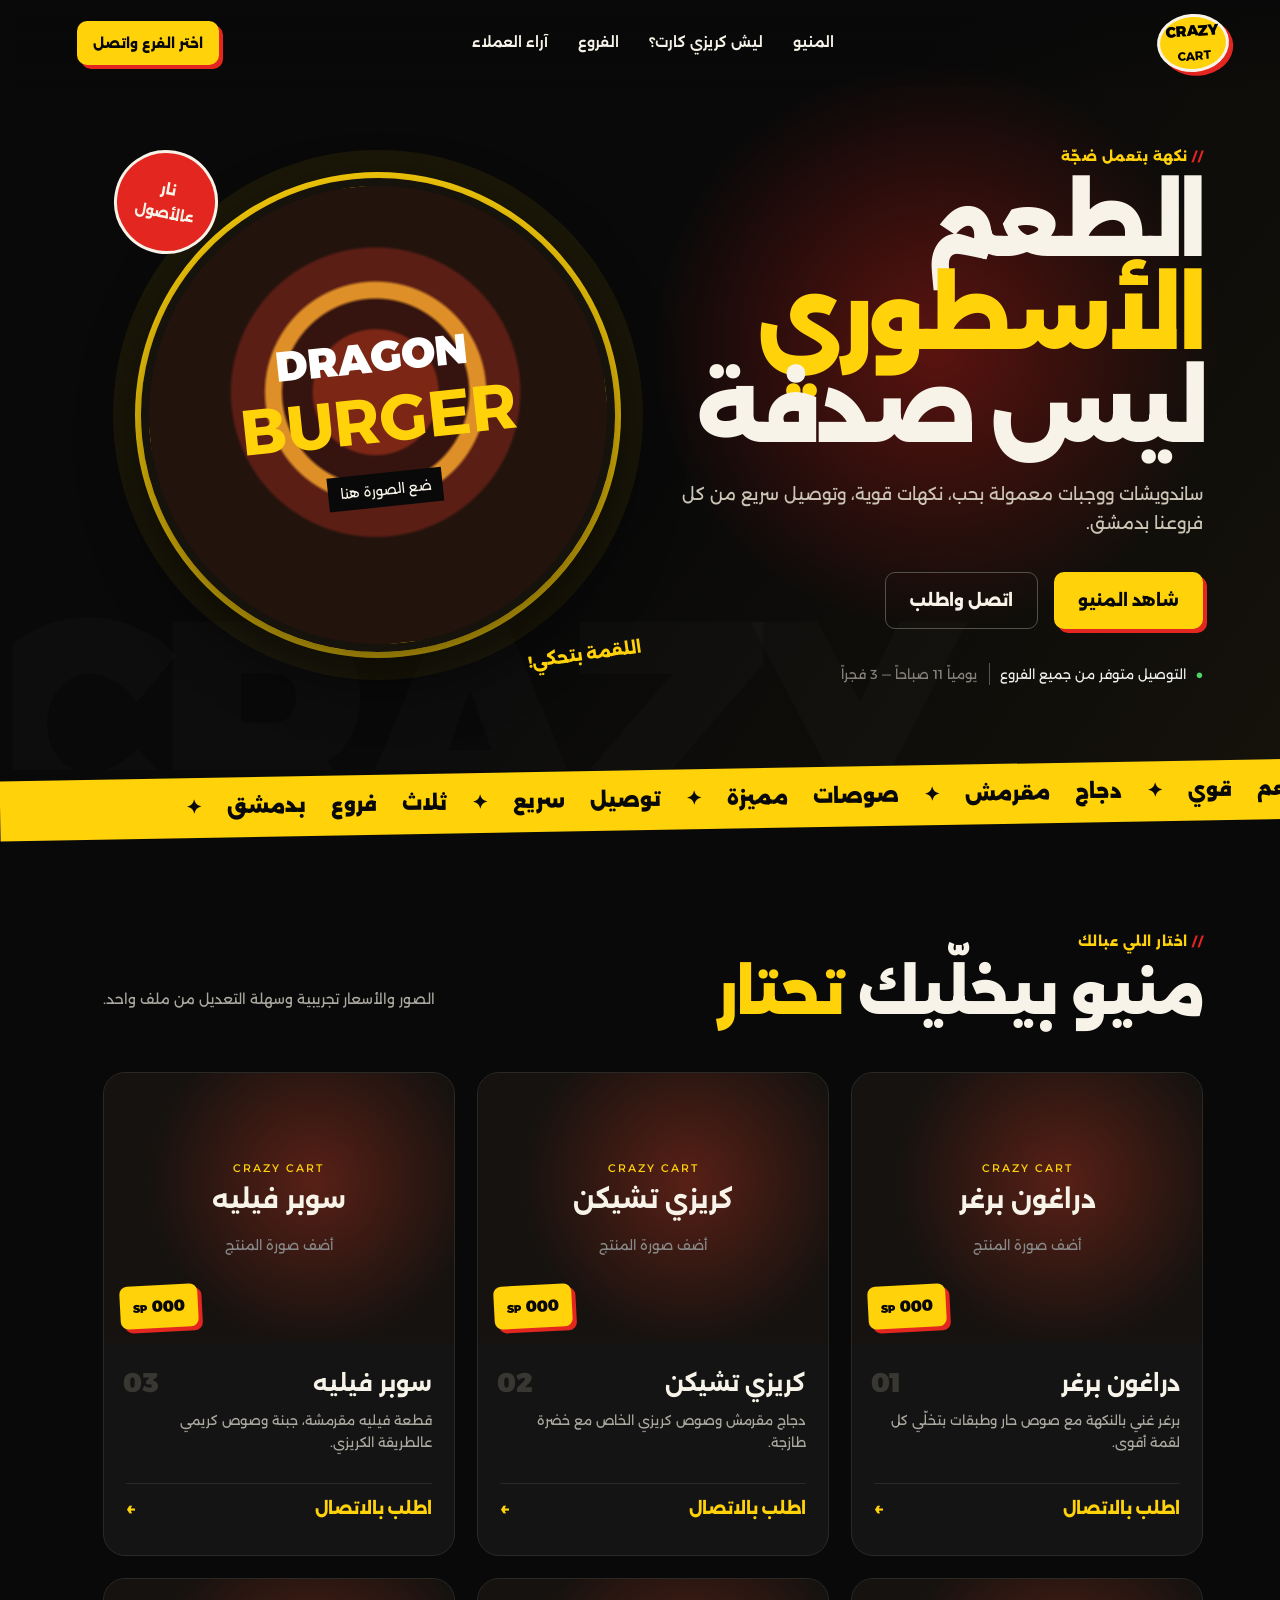
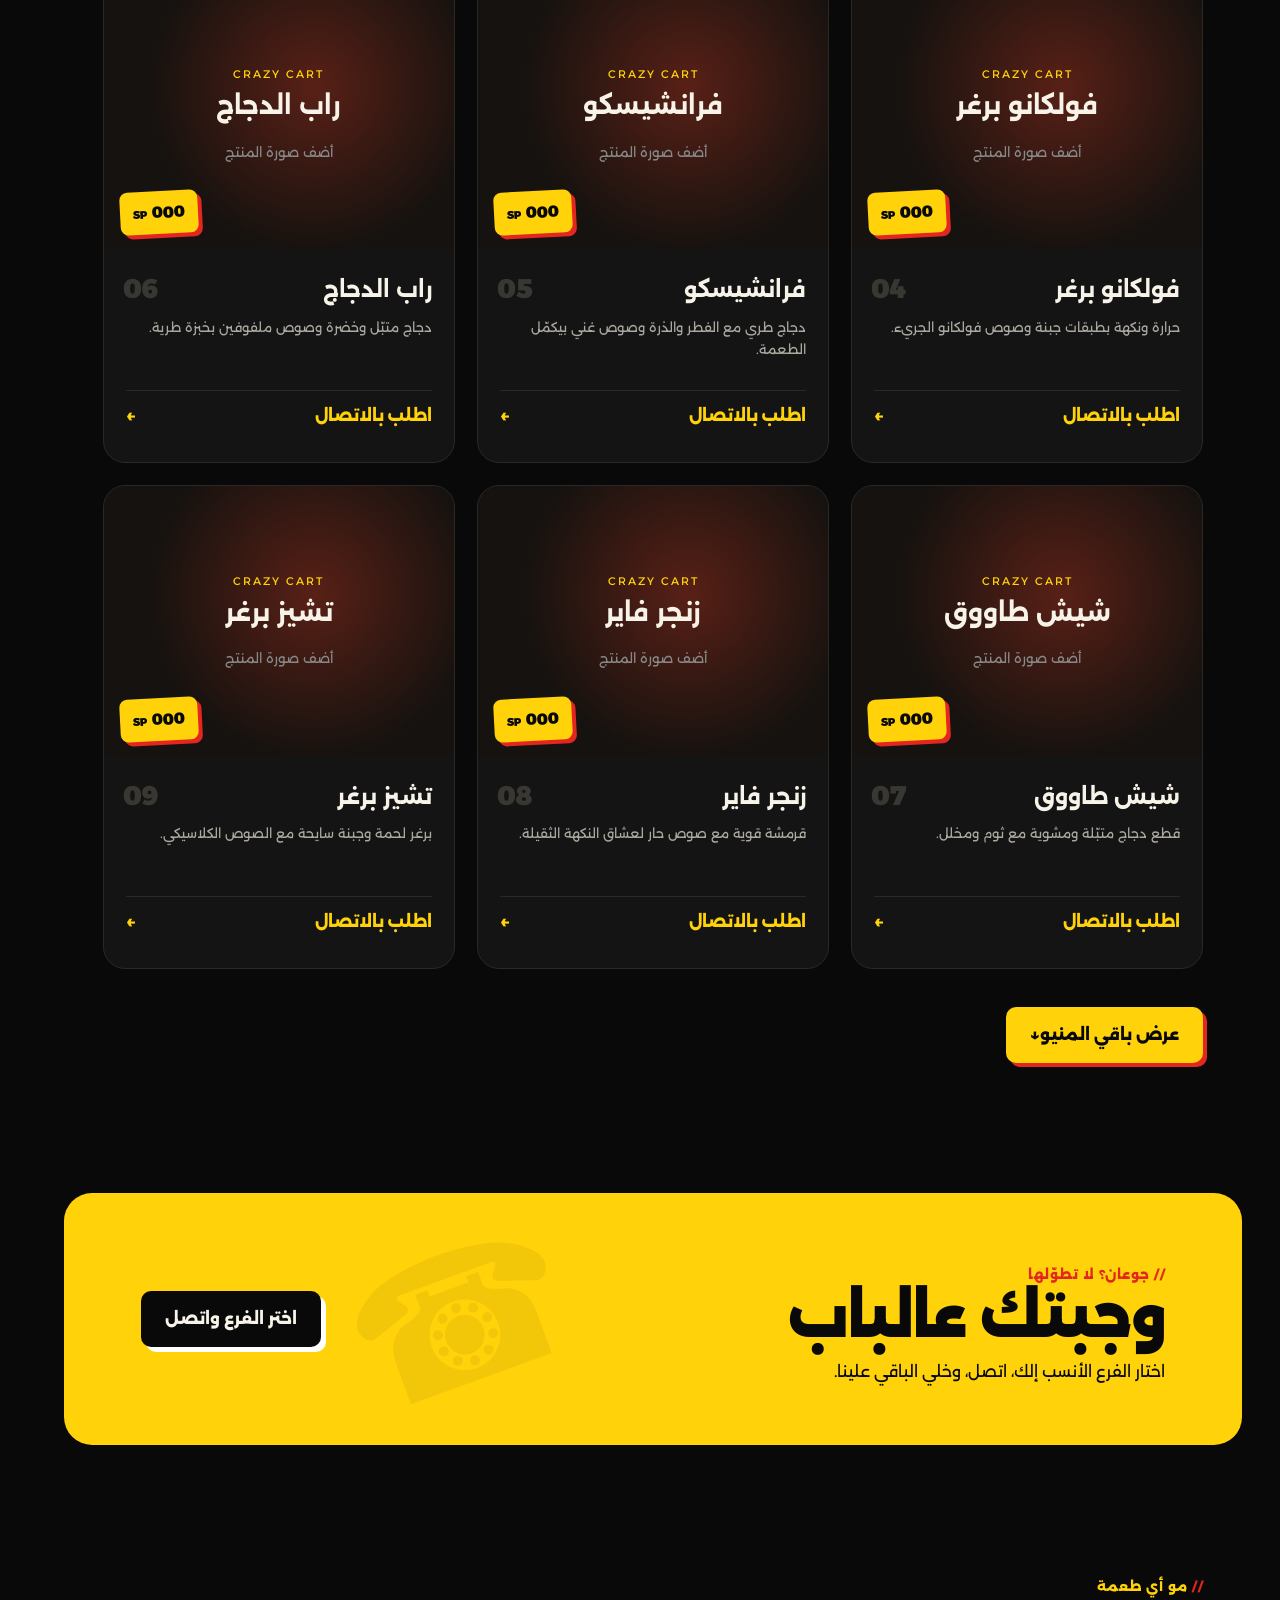
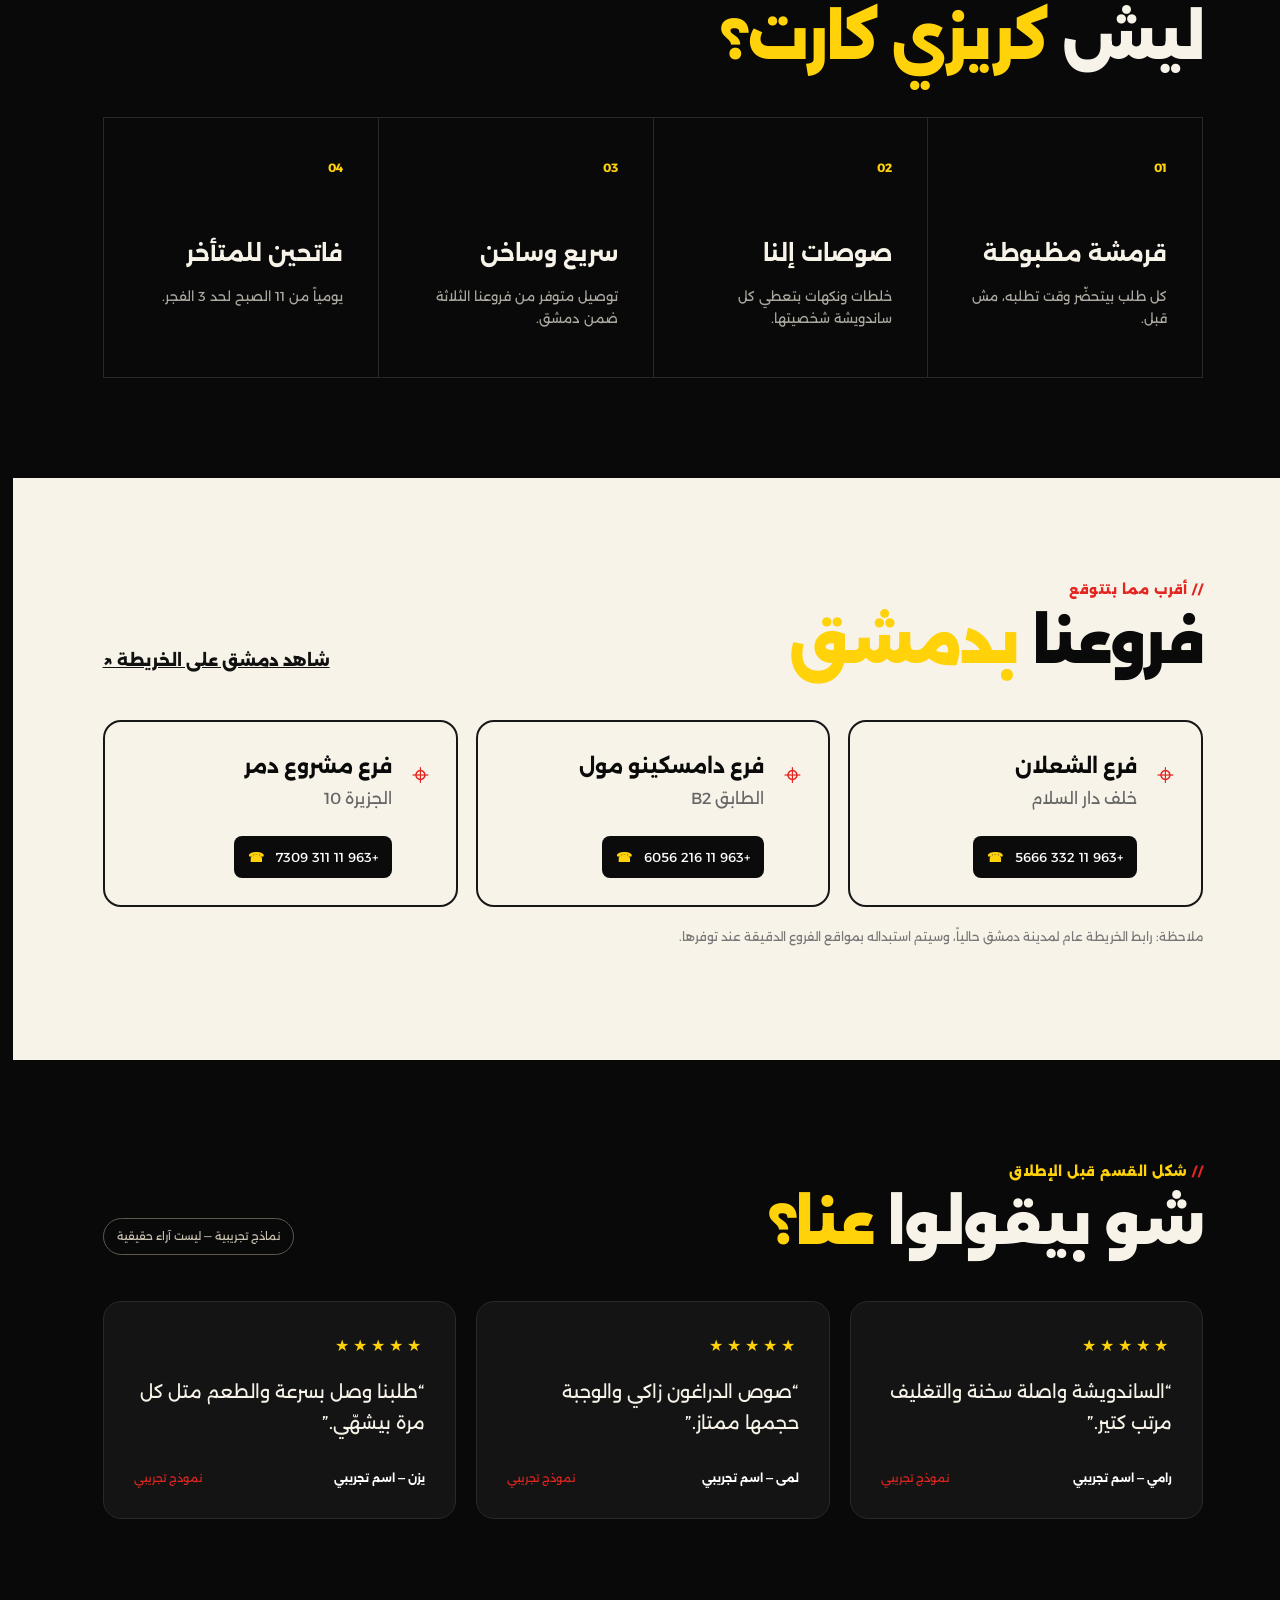
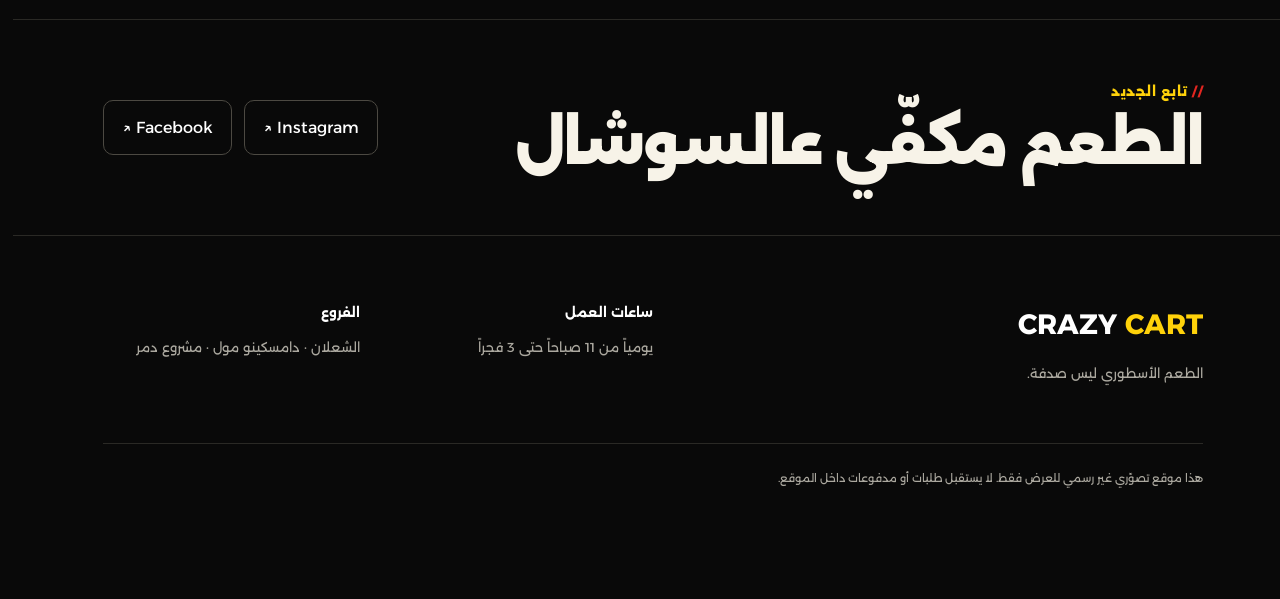
==== index.html @ 4f6d0dd6 "Add files via upload" ====
<!doctype html>
<html lang="ar" dir="rtl">
<head>
  <meta charset="utf-8">
  <meta name="viewport" content="width=device-width,initial-scale=1">
  <title>كريزي كارت | الطعم الأسطوري ليس صدفة</title>
  <meta name="description" content="منيو كريزي كارت، فروع دمشق، والطلب المباشر عبر الاتصال بأقرب فرع.">
  <meta name="theme-color" content="#0b0b0b">
  <meta property="og:title" content="كريزي كارت | الطعم الأسطوري ليس صدفة">
  <meta property="og:description" content="اكتشف المنيو واتصل بأقرب فرع في دمشق.">
  <meta property="og:type" content="website">
  <link rel="preconnect" href="https://fonts.googleapis.com">
  <link rel="preconnect" href="https://fonts.gstatic.com" crossorigin>
  <link href="https://fonts.googleapis.com/css2?family=Alexandria:wght@400;500;600;700;800;900&display=swap" rel="stylesheet">
  <link rel="stylesheet" href="css/style.css">
  <script src="js/content.js" defer></script>
  <script src="js/script.js" defer></script>
</head>
<body>
  <a class="skip-link" href="#main">انتقل إلى المحتوى</a>
  <header class="site-header" id="top">
    <a class="brand" href="#top" aria-label="كريزي كارت - الرئيسية">
      <img src="assets/images/brand/logo.png" alt="شعار كريزي كارت" onerror="this.hidden=true;this.nextElementSibling.hidden=false">
      <span class="brand-fallback" hidden>CRAZY<br><b>CART</b></span>
    </a>
    <button class="menu-toggle" aria-expanded="false" aria-controls="main-nav" aria-label="فتح القائمة">☰</button>
    <nav id="main-nav" aria-label="القائمة الرئيسية">
      <a href="#menu">المنيو</a><a href="#why">ليش كريزي كارت؟</a><a href="#branches">الفروع</a><a href="#reviews">آراء العملاء</a>
    </nav>
    <button class="button small call-trigger">اختر الفرع واتصل</button>
  </header>

  <main id="main">
    <section class="hero" aria-labelledby="hero-title">
      <div class="hero-copy">
        <p class="eyebrow">نكهة بتعمل ضجّة</p>
        <h1 id="hero-title">الطعم <span>الأسطوري</span><br>ليس صدفة</h1>
        <p>ساندويشات ووجبات معمولة بحب، نكهات قوية، وتوصيل سريع من كل فروعنا بدمشق.</p>
        <div class="hero-actions"><a class="button" href="#menu">شاهد المنيو</a><button class="button ghost call-trigger">اتصل واطلب</button></div>
        <div class="delivery-note"><b>●</b> التوصيل متوفر من جميع الفروع <span>يومياً 11 صباحاً — 3 فجراً</span></div>
      </div>
      <div class="hero-visual">
        <div class="burst">نار<br><b>عالأصول</b></div>
        <img src="assets/images/products/dragon-burger.webp" alt="دراغون برغر" fetchpriority="high" onerror="this.hidden=true;this.nextElementSibling.hidden=false">
        <div class="food-placeholder" hidden><span>DRAGON</span><b>BURGER</b><small>ضع الصورة هنا</small></div>
        <div class="scribble">اللقمة بتحكي!</div>
      </div>
    </section>

    <section class="ticker" aria-label="مميزات"><div>طعم قوي ✦ دجاج مقرمش ✦ صوصات مميزة ✦ توصيل سريع ✦ ثلاث فروع بدمشق ✦</div></section>

    <section class="section menu-section" id="menu">
      <header class="section-head"><div><p class="eyebrow">اختار اللي عبالك</p><h2>منيو بيخلّيك <span>تحتار</span></h2></div><p>الصور والأسعار تجريبية وسهلة التعديل من ملف واحد.</p></header>
      <div class="products-grid" id="products-grid"></div>
      <button class="button show-more" id="show-more" aria-expanded="false">عرض باقي المنيو <span>↓</span></button>
    </section>

    <section class="delivery-banner">
      <div><p class="eyebrow">جوعان؟ لا تطوّلها</p><h2>وجبتك عالباب</h2><p>اختار الفرع الأنسب إلك، اتصل، وخلي الباقي علينا.</p></div>
      <button class="button dark call-trigger">اختر الفرع واتصل</button>
    </section>

    <section class="section why" id="why">
      <header class="section-head"><div><p class="eyebrow">مو أي طعمة</p><h2>ليش <span>كريزي كارت؟</span></h2></div></header>
      <div class="feature-grid">
        <article><b>01</b><h3>قرمشة مظبوطة</h3><p>كل طلب بيتحضّر وقت تطلبه، مش قبل.</p></article>
        <article><b>02</b><h3>صوصات إلنا</h3><p>خلطات ونكهات بتعطي كل ساندويشة شخصيتها.</p></article>
        <article><b>03</b><h3>سريع وساخن</h3><p>توصيل متوفر من فروعنا الثلاثة ضمن دمشق.</p></article>
        <article><b>04</b><h3>فاتحين للمتأخر</h3><p>يومياً من 11 الصبح لحد 3 الفجر.</p></article>
      </div>
    </section>

    <section class="section branches" id="branches">
      <header class="section-head light"><div><p class="eyebrow">أقرب مما بتتوقع</p><h2>فروعنا <span>بدمشق</span></h2></div><a class="text-link" href="https://maps.google.com/?q=Damascus%2C+Syria" target="_blank" rel="noopener">شاهد دمشق على الخريطة ↗</a></header>
      <div class="branch-grid" id="branch-grid"></div>
      <p class="map-note">ملاحظة: رابط الخريطة عام لمدينة دمشق حالياً، وسيتم استبداله بمواقع الفروع الدقيقة عند توفرها.</p>
    </section>

    <section class="section reviews" id="reviews">
      <header class="section-head"><div><p class="eyebrow">شكل القسم قبل الإطلاق</p><h2>شو بيقولوا <span>عنا؟</span></h2></div><span class="demo-label">نماذج تجريبية — ليست آراء حقيقية</span></header>
      <div class="review-grid">
        <article><div class="stars">★★★★★</div><p>“الساندويشة واصلة سخنة والتغليف مرتب كتير.”</p><footer><b>رامي — اسم تجريبي</b><span>نموذج تجريبي</span></footer></article>
        <article><div class="stars">★★★★★</div><p>“صوص الدراغون زاكي والوجبة حجمها ممتاز.”</p><footer><b>لمى — اسم تجريبي</b><span>نموذج تجريبي</span></footer></article>
        <article><div class="stars">★★★★★</div><p>“طلبنا وصل بسرعة والطعم متل كل مرة بيشهّي.”</p><footer><b>يزن — اسم تجريبي</b><span>نموذج تجريبي</span></footer></article>
      </div>
    </section>

    <section class="social-section">
      <div><p class="eyebrow">تابع الجديد</p><h2>الطعم مكفّي عالسوشال</h2></div>
      <div class="social-links"><a href="https://www.instagram.com/crazy_cart963/" target="_blank" rel="noopener">Instagram ↗</a><a href="https://www.facebook.com/craz.cart/" target="_blank" rel="noopener">Facebook ↗</a></div>
    </section>
  </main>

  <footer class="footer"><div class="footer-brand"><strong>CRAZY <span>CART</span></strong><p>الطعم الأسطوري ليس صدفة.</p></div><div><b>ساعات العمل</b><p>يومياً من 11 صباحاً حتى 3 فجراً</p></div><div><b>الفروع</b><p>الشعلان · دامسكينو مول · مشروع دمر</p></div><p class="disclaimer">هذا موقع تصوّري غير رسمي للعرض فقط. لا يستقبل طلبات أو مدفوعات داخل الموقع.</p></footer>

  <button class="mobile-call call-trigger">☎ اتصل واطلب</button>
  <div class="modal" id="call-modal" role="dialog" aria-modal="true" aria-labelledby="modal-title" hidden>
    <div class="modal-backdrop" data-close></div>
    <div class="modal-panel"><button class="modal-close" data-close aria-label="إغلاق">×</button><p class="eyebrow">اختار الأقرب إلك</p><h2 id="modal-title">من أي فرع بدك تطلب؟</h2><div id="modal-branches"></div><p class="modal-note">سيبدأ الاتصال مباشرة بعد الضغط على رقم الفرع.</p></div>
  </div>
</body>
</html>
---- css/style.css ----
:root{--black:#090909;--panel:#141414;--yellow:#ffd20a;--red:#e32620;--white:#f7f3e8;--muted:#aba89f;--line:#2a2925;--radius:22px}*{box-sizing:border-box}html{scroll-behavior:smooth;scroll-padding-top:90px}body{margin:0;background:var(--black);color:var(--white);font-family:"Alexandria",Arial,sans-serif;line-height:1.7;overflow-x:hidden}button,a{font:inherit}button{cursor:pointer}.skip-link{position:fixed;top:-100px;right:20px;background:var(--yellow);color:#000;padding:10px 18px;z-index:999}.skip-link:focus{top:12px}.site-header{height:86px;padding:0 clamp(22px,5vw,78px);display:grid;grid-template-columns:180px 1fr 180px;align-items:center;gap:24px;position:fixed;inset:0 0 auto;z-index:100;background:linear-gradient(#090909e8,#09090900);transition:.25s}.site-header.scrolled{height:72px;background:#090909f5;border-bottom:1px solid var(--line);backdrop-filter:blur(12px)}.brand{text-decoration:none;color:#000;justify-self:start;display:flex;align-items:center}.brand img{width:92px;height:68px;object-fit:contain}.brand-fallback{display:grid;place-items:center;background:var(--yellow);width:72px;height:58px;border-radius:50%;font-weight:900;font-size:15px;line-height:.9;text-align:center;transform:rotate(-4deg);border:3px solid var(--white);box-shadow:4px 4px 0 var(--red)}.brand-fallback b{font-size:12px}.site-header nav{display:flex;justify-content:center;gap:30px}.site-header nav a{color:var(--white);text-decoration:none;font-size:14px;font-weight:600}.site-header nav a:hover{color:var(--yellow)}.button{border:0;background:var(--yellow);color:#080808;text-decoration:none;padding:14px 24px;border-radius:10px;font-weight:800;display:inline-flex;align-items:center;justify-content:center;box-shadow:4px 4px 0 var(--red);transition:.2s}.button:hover{transform:translate(-2px,-2px);box-shadow:7px 7px 0 var(--red)}.button.small{font-size:13px;padding:11px 16px;justify-self:end}.button.ghost{background:transparent;color:var(--white);border:1px solid #54514a;box-shadow:none}.button.dark{background:#090909;color:var(--white);box-shadow:5px 5px 0 #fff}.menu-toggle{display:none;background:none;border:0;color:#fff;font-size:26px}.hero{min-height:760px;display:grid;grid-template-columns:1fr 1fr;align-items:center;padding:130px clamp(24px,7vw,110px) 70px;position:relative;overflow:hidden;background:radial-gradient(circle at 72% 45%,#5b130f 0,transparent 28%),linear-gradient(125deg,#090909 52%,#15120b)}.hero:before{content:"CRAZY";position:absolute;left:-40px;bottom:-100px;font-size:23vw;line-height:1;font-weight:900;color:#ffffff04;letter-spacing:-18px}.hero-copy{position:relative;z-index:2;max-width:670px}.eyebrow{color:var(--yellow);font-weight:800;font-size:13px;letter-spacing:.5px;margin:0 0 10px}.eyebrow:before{content:"// ";color:var(--red)}h1{font-size:clamp(52px,7vw,104px);line-height:1.04;margin:0 0 24px;letter-spacing:-5px;font-weight:900}h1 span,h2 span{color:var(--yellow)}.hero-copy>p:not(.eyebrow){max-width:590px;color:#ccc5b6;font-size:17px}.hero-actions{display:flex;gap:16px;margin:34px 0}.delivery-note{display:flex;gap:10px;align-items:center;color:#eee;font-size:13px}.delivery-note b{color:#4fd365}.delivery-note span{color:#85827b;border-right:1px solid #555;padding-right:12px}.hero-visual{height:570px;position:relative;display:grid;place-items:center}.hero-visual:before{content:"";width:min(38vw,520px);aspect-ratio:1;border-radius:50%;background:var(--yellow);position:absolute;box-shadow:0 0 0 22px #ffd20a12}.hero-visual img{max-width:120%;max-height:620px;position:relative;z-index:2;object-fit:contain;filter:drop-shadow(0 30px 25px #000)}.food-placeholder{position:relative;z-index:2;width:min(37vw,500px);aspect-ratio:1;border-radius:50%;background:radial-gradient(circle at 50% 45%,#7c2716 0 18%,#35130e 19% 27%,#de8f28 28% 32%,#5b1e14 33% 42%,#23130d 43% 100%);display:flex;flex-direction:column;justify-content:center;align-items:center;transform:rotate(-6deg);border:8px solid #16120c;box-shadow:0 25px 60px #0009}.food-placeholder span{font-size:42px;font-weight:900;color:#fff}.food-placeholder b{font-size:64px;line-height:.8;color:var(--yellow)}.food-placeholder small{margin-top:28px;background:#090909;padding:6px 12px}.burst{position:absolute;z-index:3;top:20px;left:2%;background:var(--red);border-radius:50%;width:104px;height:104px;display:grid;place-content:center;text-align:center;font-size:14px;font-weight:800;transform:rotate(10deg);border:3px solid var(--white)}.scribble{position:absolute;z-index:4;bottom:32px;right:2%;font-weight:800;transform:rotate(-8deg);color:var(--yellow)}.ticker{background:var(--yellow);color:#090909;overflow:hidden;white-space:nowrap;padding:14px 0;font-weight:900;font-size:19px;transform:rotate(-1deg);width:102%;margin-right:-1%;position:relative;z-index:3}.ticker div{word-spacing:20px}.section{padding:100px clamp(24px,7vw,110px)}.section-head{display:flex;align-items:end;justify-content:space-between;gap:30px;margin-bottom:46px}.section-head h2,.delivery-banner h2,.social-section h2{font-size:clamp(34px,4.5vw,65px);line-height:1.1;margin:0;font-weight:900;letter-spacing:-2px}.section-head>p{max-width:400px;color:var(--muted);font-size:14px}.products-grid{display:grid;grid-template-columns:repeat(3,1fr);gap:22px}.product-card{background:var(--panel);border:1px solid var(--line);border-radius:var(--radius);overflow:hidden;transition:.25s}.product-card:hover{transform:translateY(-6px);border-color:#565249}.product-image{height:270px;position:relative;background:#201d17;overflow:hidden}.product-image img{width:100%;height:100%;object-fit:cover;transition:.4s}.product-card:hover img{transform:scale(1.04)}.price{position:absolute;left:16px;bottom:15px;background:var(--yellow);color:#090909;font-weight:900;padding:8px 13px;border-radius:8px;box-shadow:4px 4px 0 var(--red);transform:rotate(-3deg)}.price small{font-size:11px}.product-copy{padding:22px;position:relative}.product-no{position:absolute;left:19px;top:17px;color:#393731;font-weight:900;font-size:27px}.product-copy h3{font-size:22px;margin:0 0 7px}.product-copy p{height:52px;color:var(--muted);font-size:13px;margin:0 0 22px}.order-button{width:100%;padding:11px 0;background:transparent;border:0;border-top:1px solid var(--line);color:var(--yellow);font-weight:800;text-align:right;display:flex;justify-content:space-between}.fallback-wrap,.product-fallback{height:100%}.product-fallback{background:radial-gradient(circle at 60% 40%,#582016,#16120f 62%);display:flex;flex-direction:column;align-items:center;justify-content:center;text-align:center;padding:20px}.product-fallback span{font-size:11px;color:var(--yellow);letter-spacing:2px}.product-fallback b{font-size:25px}.product-fallback small{margin-top:14px;color:#888}.extra-product{display:none}.menu-expanded .extra-product{display:block}.show-more{margin:38px auto 0}.delivery-banner{margin:30px clamp(24px,4vw,60px);padding:60px clamp(28px,6vw,90px);background:var(--yellow);color:#090909;border-radius:28px;display:flex;align-items:center;justify-content:space-between;position:relative;overflow:hidden}.delivery-banner:after{content:"☎";position:absolute;left:24%;font-size:180px;color:#0000000d;transform:rotate(-20deg)}.delivery-banner .eyebrow{color:var(--red)}.delivery-banner p{margin:10px 0 0}.feature-grid{display:grid;grid-template-columns:repeat(4,1fr);gap:1px;background:var(--line);border:1px solid var(--line)}.feature-grid article{padding:35px;background:var(--black);min-height:250px}.feature-grid b{color:var(--yellow);font-size:12px}.feature-grid h3{font-size:22px;margin:55px 0 8px}.feature-grid p{color:var(--muted);font-size:13px}.branches{background:var(--white);color:#0a0a0a}.section-head.light .eyebrow{color:var(--red)}.text-link{color:#111;font-weight:800}.branch-grid{display:grid;grid-template-columns:repeat(3,1fr);gap:18px}.branch-card{border:2px solid #171717;border-radius:18px;padding:27px;display:flex;gap:20px;align-items:start}.branch-pin{font-size:30px;color:var(--red)}.branch-card h3{font-size:20px;margin:0}.branch-card p{color:#666;margin:2px 0 24px}.branch-card a{background:#0b0b0b;color:#fff;text-decoration:none;padding:10px 14px;border-radius:8px;font-size:13px;display:inline-flex;gap:12px}.branch-card a b{color:var(--yellow)}.map-note{font-size:12px;color:#777;margin-top:20px}.demo-label{border:1px solid #5e584d;color:#ccc4b3;border-radius:30px;padding:8px 13px;font-size:11px}.review-grid{display:grid;grid-template-columns:repeat(3,1fr);gap:20px}.review-grid article{background:var(--panel);padding:30px;border-radius:18px;border:1px solid var(--line)}.stars{color:var(--yellow);letter-spacing:4px}.review-grid article>p{font-size:18px;min-height:74px}.review-grid footer{display:flex;justify-content:space-between;gap:10px;color:#999;font-size:11px}.review-grid footer b{color:#fff}.review-grid footer span{color:var(--red)}.social-section{padding:60px clamp(24px,7vw,110px);border-block:1px solid var(--line);display:flex;justify-content:space-between;align-items:center}.social-links{display:flex;gap:12px}.social-links a{color:#fff;text-decoration:none;border:1px solid #4c4942;padding:13px 18px;border-radius:10px}.footer{padding:65px clamp(24px,7vw,110px) 100px;display:grid;grid-template-columns:2fr 1fr 1fr;gap:35px;color:var(--muted);font-size:13px}.footer b{color:#fff}.footer-brand strong{font-size:28px;color:#fff}.footer-brand strong span{color:var(--yellow)}.disclaimer{grid-column:1/-1;border-top:1px solid var(--line);padding-top:25px;font-size:11px}.mobile-call{display:none}.modal[hidden]{display:none}.modal{position:fixed;inset:0;z-index:500;display:grid;place-items:center;padding:20px}.modal-backdrop{position:absolute;inset:0;background:#000d;backdrop-filter:blur(8px)}.modal-panel{position:relative;z-index:2;background:#171717;width:min(520px,100%);padding:36px;border-radius:24px;border:1px solid #3b3934;box-shadow:0 30px 90px #000}.modal-panel h2{font-size:30px;margin:0 0 24px}.modal-close{position:absolute;left:18px;top:14px;border:0;background:none;color:#fff;font-size:30px}.modal-panel .branch-card{border-color:#3e3b35;padding:16px;margin-bottom:10px}.modal-panel .branch-card p{color:#999;margin:0}.modal-panel .branch-card a{margin-right:auto;background:var(--yellow);color:#000}.modal-note{color:#777;font-size:11px}.modal-open{overflow:hidden}
@media(max-width:950px){.site-header{grid-template-columns:1fr auto}.site-header nav{display:none;position:absolute;top:74px;right:20px;left:20px;background:#171717;border:1px solid var(--line);border-radius:14px;padding:18px;flex-direction:column}.site-header nav.open{display:flex}.site-header>.button{display:none}.menu-toggle{display:block;justify-self:end}.hero{grid-template-columns:1fr;padding-top:125px;text-align:center}.hero-copy{margin:auto}.hero-actions,.delivery-note{justify-content:center}.hero-visual{height:460px}.food-placeholder{width:min(75vw,440px)}.products-grid{grid-template-columns:repeat(2,1fr)}.feature-grid{grid-template-columns:repeat(2,1fr)}.branch-grid,.review-grid{grid-template-columns:1fr}.section-head{align-items:start;flex-direction:column}.footer{grid-template-columns:1fr 1fr}.footer-brand{grid-column:1/-1}}
@media(max-width:620px){body{padding-bottom:66px}.site-header{height:70px;padding:0 18px}.brand img{width:72px}.hero{padding:110px 20px 40px;min-height:auto}.hero h1{font-size:48px;letter-spacing:-3px}.hero-copy>p:not(.eyebrow){font-size:14px}.hero-actions{flex-direction:column}.delivery-note{flex-wrap:wrap}.delivery-note span{width:100%;border:0}.hero-visual{height:360px}.food-placeholder{width:310px}.food-placeholder span{font-size:28px}.food-placeholder b{font-size:45px}.burst{width:80px;height:80px;top:5px}.scribble{bottom:10px}.section{padding:70px 18px}.section-head h2,.delivery-banner h2,.social-section h2{font-size:36px}.products-grid{grid-template-columns:1fr}.product-image{height:300px}.delivery-banner{margin:10px 12px;padding:36px 24px;align-items:stretch;flex-direction:column;gap:24px}.feature-grid{grid-template-columns:1fr}.feature-grid article{min-height:190px}.feature-grid h3{margin-top:28px}.social-section{align-items:flex-start;flex-direction:column;gap:24px}.social-links{width:100%}.social-links a{flex:1;text-align:center}.footer{grid-template-columns:1fr;padding:50px 20px 40px}.footer-brand{grid-column:auto}.mobile-call{display:block;position:fixed;z-index:90;bottom:10px;right:12px;left:12px;border:0;border-radius:12px;background:var(--yellow);color:#090909;padding:13px;font-weight:900;box-shadow:0 8px 30px #000}.modal-panel{padding:30px 18px}.modal-panel .branch-card{align-items:center}.modal-panel .branch-card a{white-space:nowrap}.demo-label{line-height:1.4}.ticker{font-size:15px}}
@media(prefers-reduced-motion:reduce){*{scroll-behavior:auto!important;transition:none!important}}
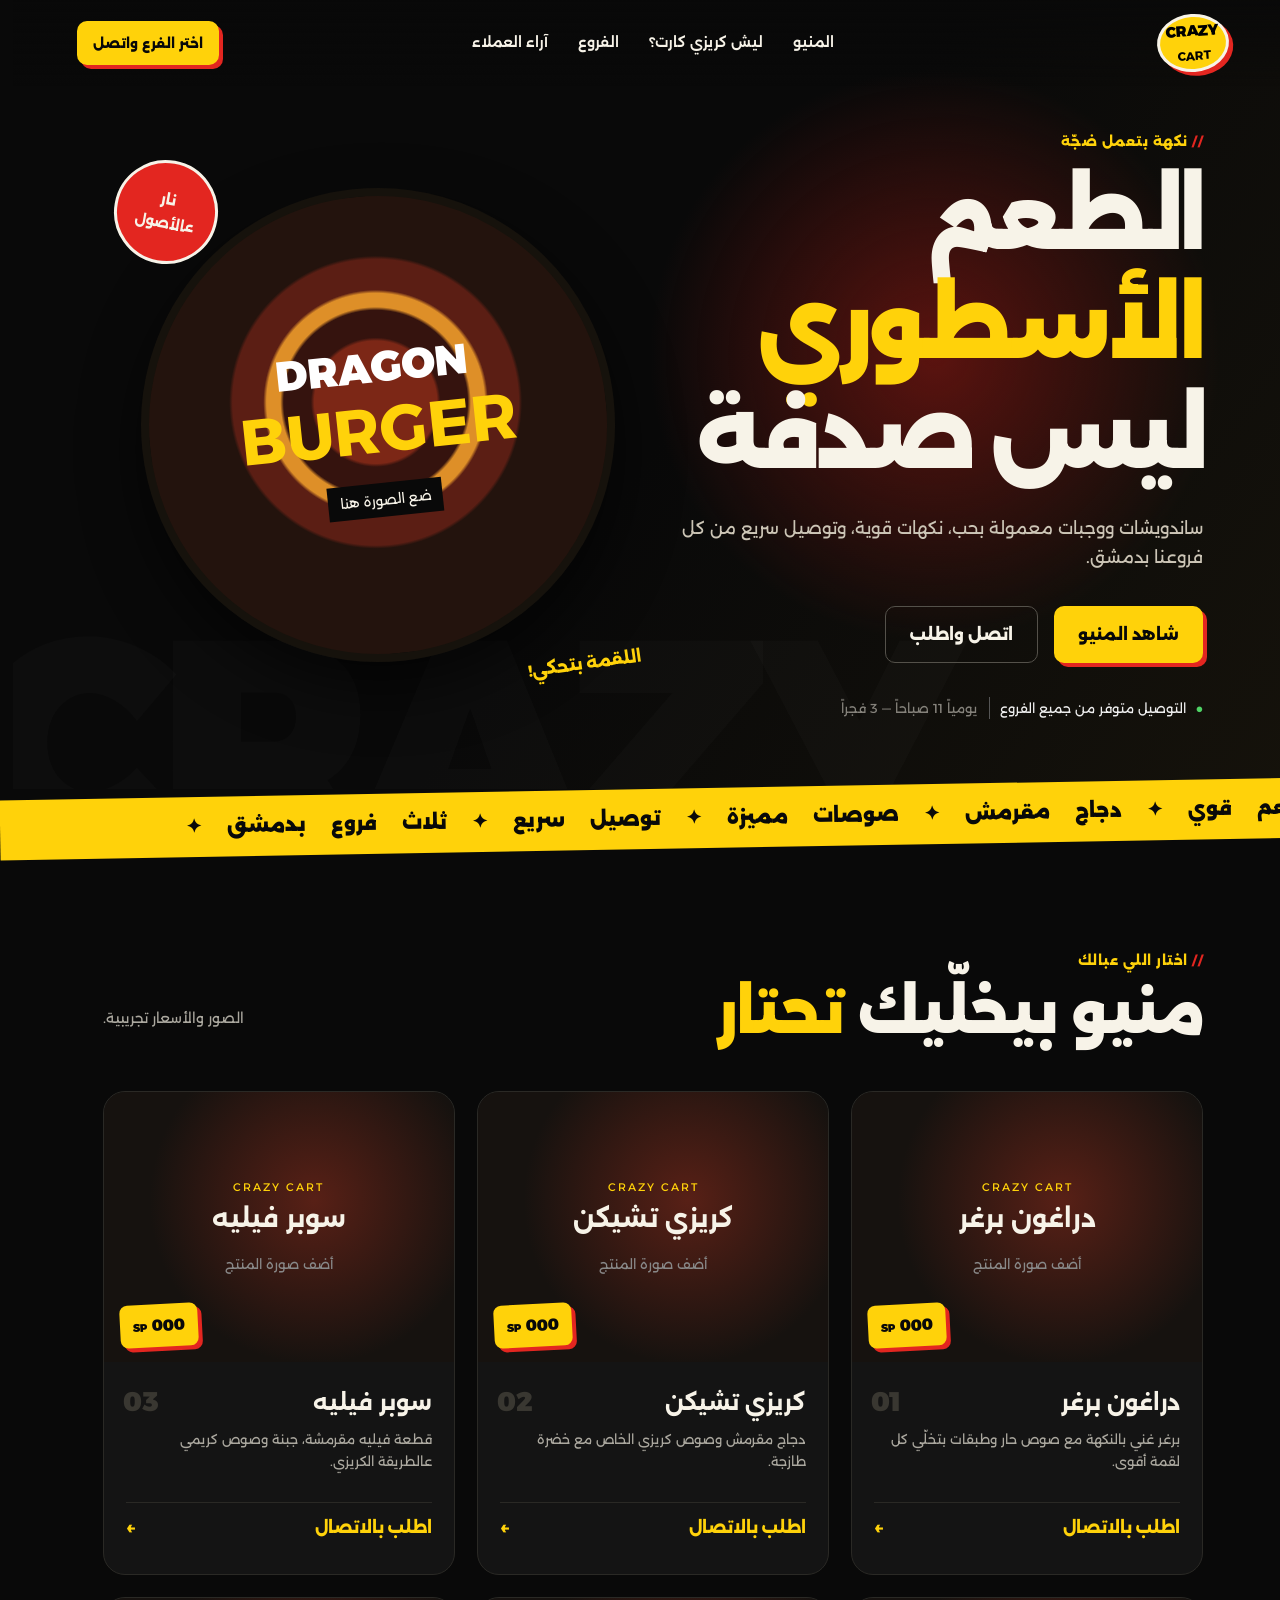
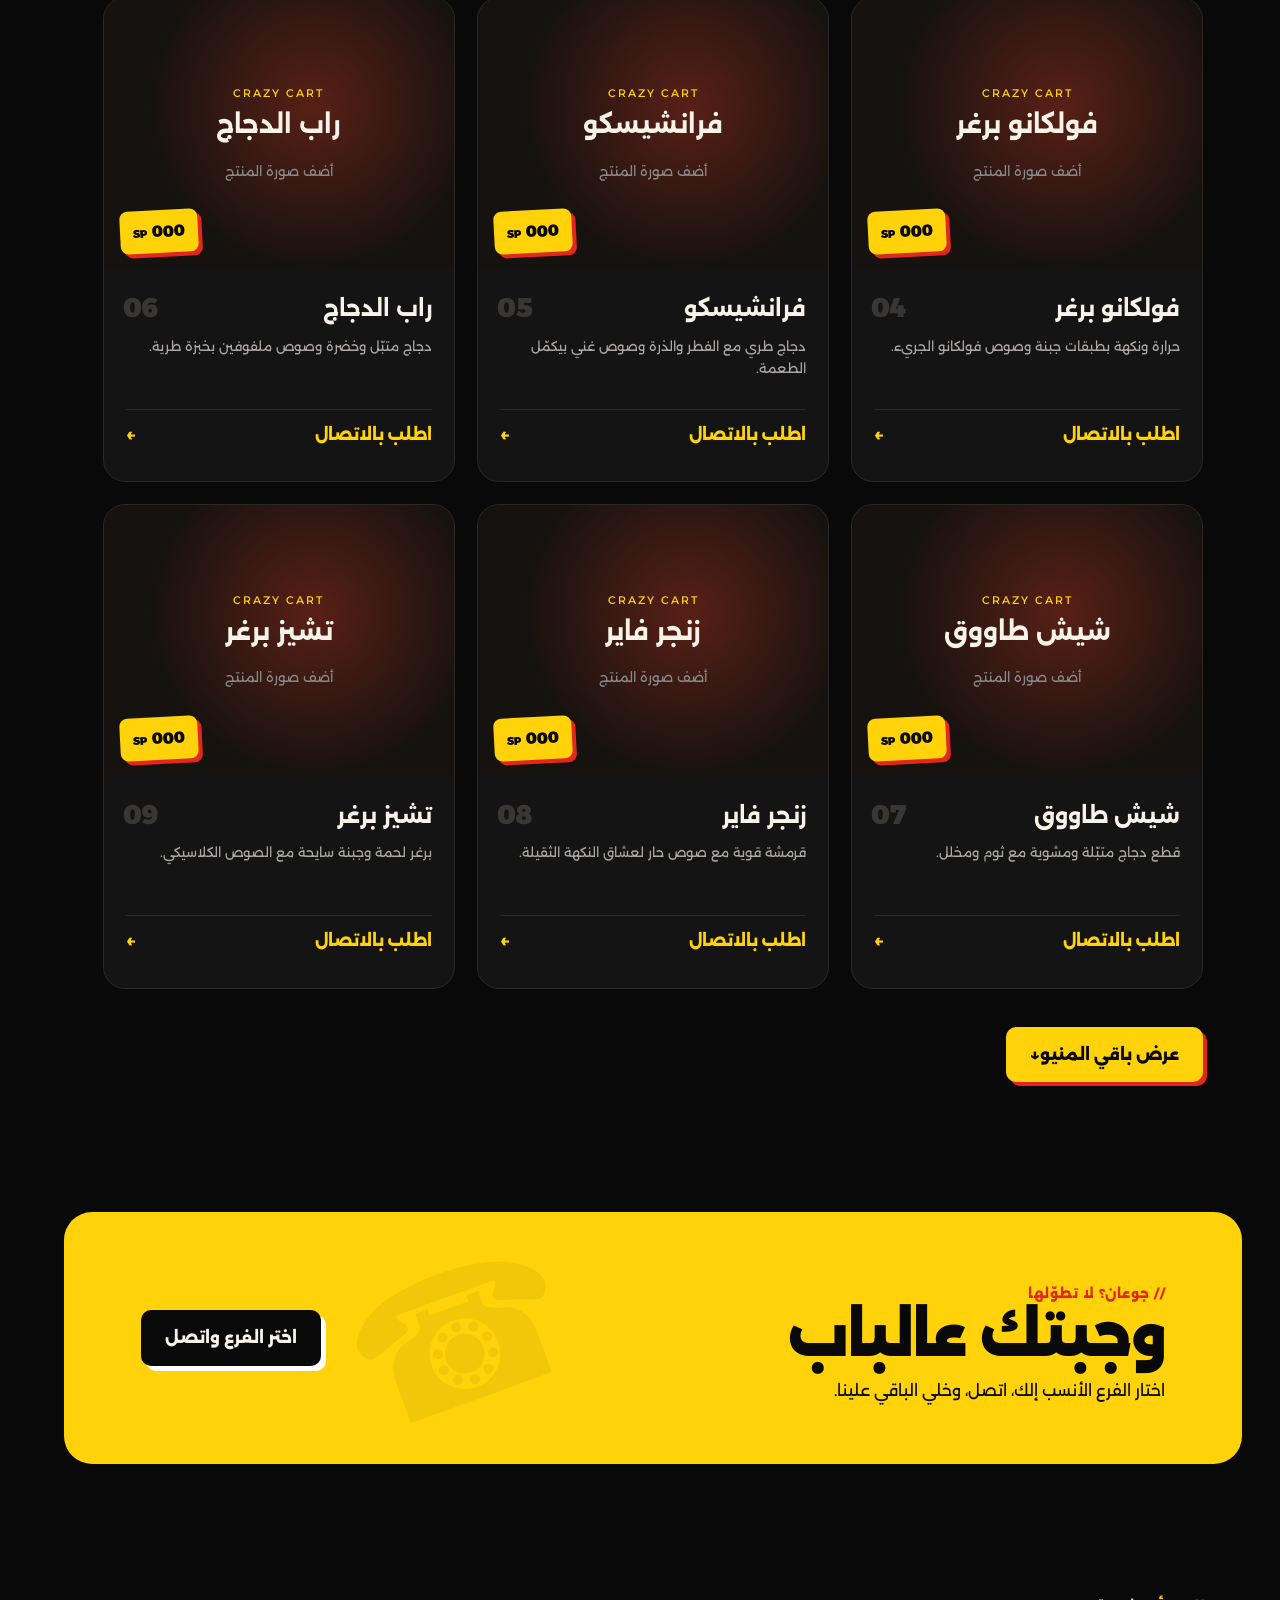
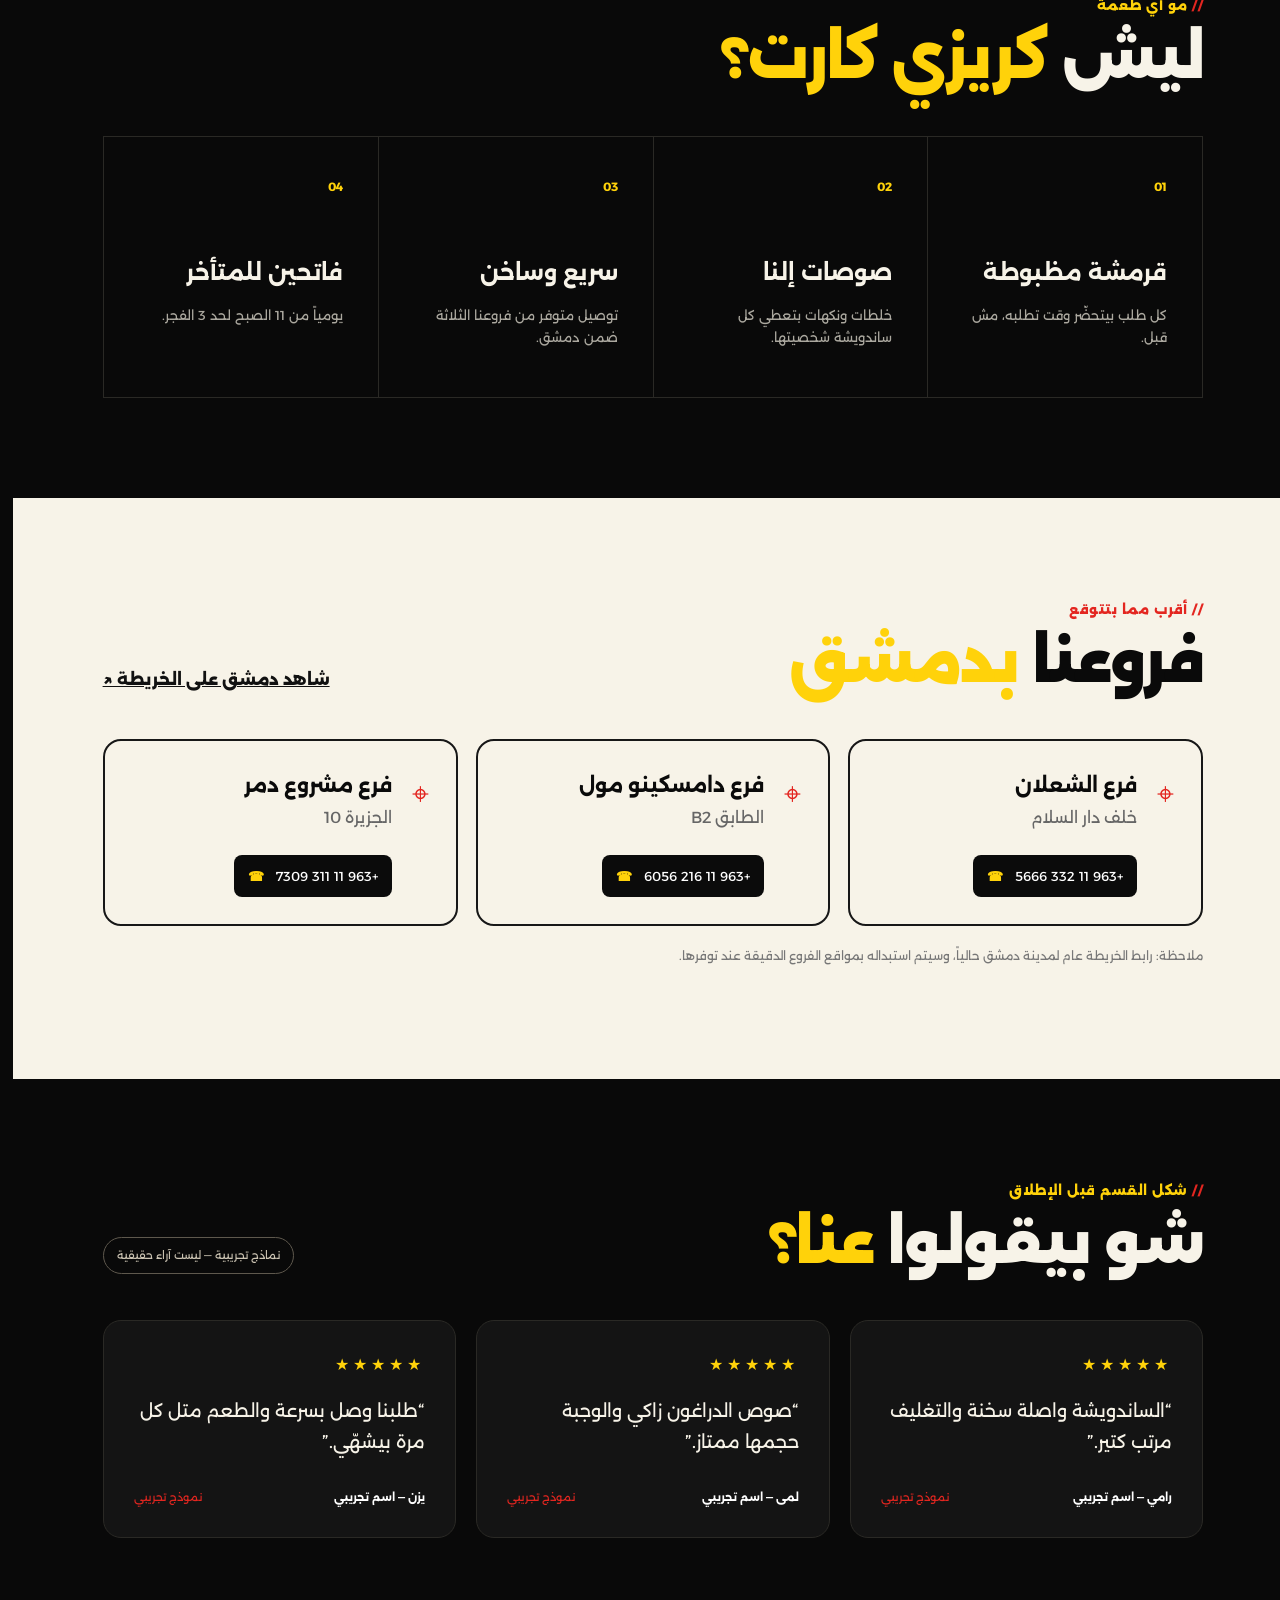
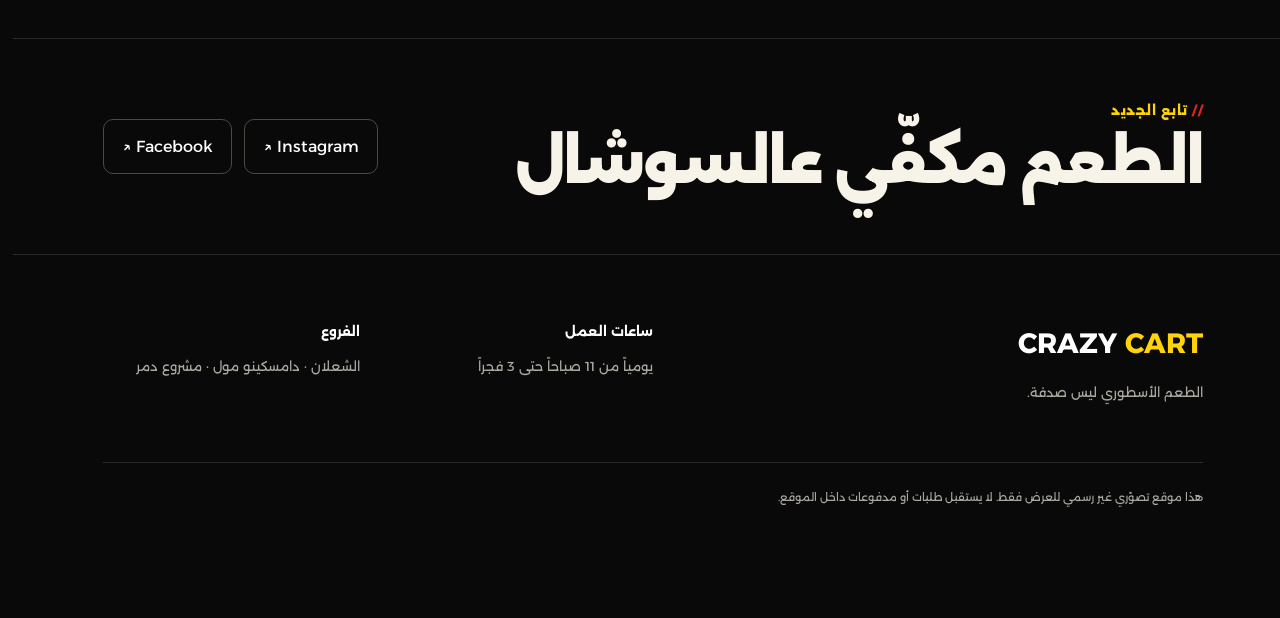
==== commit b09e85c7: "Update index.html" ====
--- a/index.html
+++ b/index.html
@@ -50,7 +50,7 @@
     <section class="ticker" aria-label="مميزات"><div>طعم قوي ✦ دجاج مقرمش ✦ صوصات مميزة ✦ توصيل سريع ✦ ثلاث فروع بدمشق ✦</div></section>
 
     <section class="section menu-section" id="menu">
-      <header class="section-head"><div><p class="eyebrow">اختار اللي عبالك</p><h2>منيو بيخلّيك <span>تحتار</span></h2></div><p>الصور والأسعار تجريبية وسهلة التعديل من ملف واحد.</p></header>
+      <header class="section-head"><div><p class="eyebrow">اختار اللي عبالك</p><h2>منيو بيخلّيك <span>تحتار</span></h2></div><p>الصور والأسعار تجريبية.</p></header>
       <div class="products-grid" id="products-grid"></div>
       <button class="button show-more" id="show-more" aria-expanded="false">عرض باقي المنيو <span>↓</span></button>
     </section>
--- a/css/style.css
+++ b/css/style.css
@@ -2,3 +2,8 @@
 @media(max-width:950px){.site-header{grid-template-columns:1fr auto}.site-header nav{display:none;position:absolute;top:74px;right:20px;left:20px;background:#171717;border:1px solid var(--line);border-radius:14px;padding:18px;flex-direction:column}.site-header nav.open{display:flex}.site-header>.button{display:none}.menu-toggle{display:block;justify-self:end}.hero{grid-template-columns:1fr;padding-top:125px;text-align:center}.hero-copy{margin:auto}.hero-actions,.delivery-note{justify-content:center}.hero-visual{height:460px}.food-placeholder{width:min(75vw,440px)}.products-grid{grid-template-columns:repeat(2,1fr)}.feature-grid{grid-template-columns:repeat(2,1fr)}.branch-grid,.review-grid{grid-template-columns:1fr}.section-head{align-items:start;flex-direction:column}.footer{grid-template-columns:1fr 1fr}.footer-brand{grid-column:1/-1}}
 @media(max-width:620px){body{padding-bottom:66px}.site-header{height:70px;padding:0 18px}.brand img{width:72px}.hero{padding:110px 20px 40px;min-height:auto}.hero h1{font-size:48px;letter-spacing:-3px}.hero-copy>p:not(.eyebrow){font-size:14px}.hero-actions{flex-direction:column}.delivery-note{flex-wrap:wrap}.delivery-note span{width:100%;border:0}.hero-visual{height:360px}.food-placeholder{width:310px}.food-placeholder span{font-size:28px}.food-placeholder b{font-size:45px}.burst{width:80px;height:80px;top:5px}.scribble{bottom:10px}.section{padding:70px 18px}.section-head h2,.delivery-banner h2,.social-section h2{font-size:36px}.products-grid{grid-template-columns:1fr}.product-image{height:300px}.delivery-banner{margin:10px 12px;padding:36px 24px;align-items:stretch;flex-direction:column;gap:24px}.feature-grid{grid-template-columns:1fr}.feature-grid article{min-height:190px}.feature-grid h3{margin-top:28px}.social-section{align-items:flex-start;flex-direction:column;gap:24px}.social-links{width:100%}.social-links a{flex:1;text-align:center}.footer{grid-template-columns:1fr;padding:50px 20px 40px}.footer-brand{grid-column:auto}.mobile-call{display:block;position:fixed;z-index:90;bottom:10px;right:12px;left:12px;border:0;border-radius:12px;background:var(--yellow);color:#090909;padding:13px;font-weight:900;box-shadow:0 8px 30px #000}.modal-panel{padding:30px 18px}.modal-panel .branch-card{align-items:center}.modal-panel .branch-card a{white-space:nowrap}.demo-label{line-height:1.4}.ticker{font-size:15px}}
 @media(prefers-reduced-motion:reduce){*{scroll-behavior:auto!important;transition:none!important}}
+
+/* Hero corrections: Arabic line spacing and rectangular campaign artwork. */
+.hero h1{line-height:1.22}
+.hero-visual:before{content:none}
+.hero-visual>img{width:min(100%,560px);max-width:100%;max-height:620px;object-fit:contain;border-radius:18px}
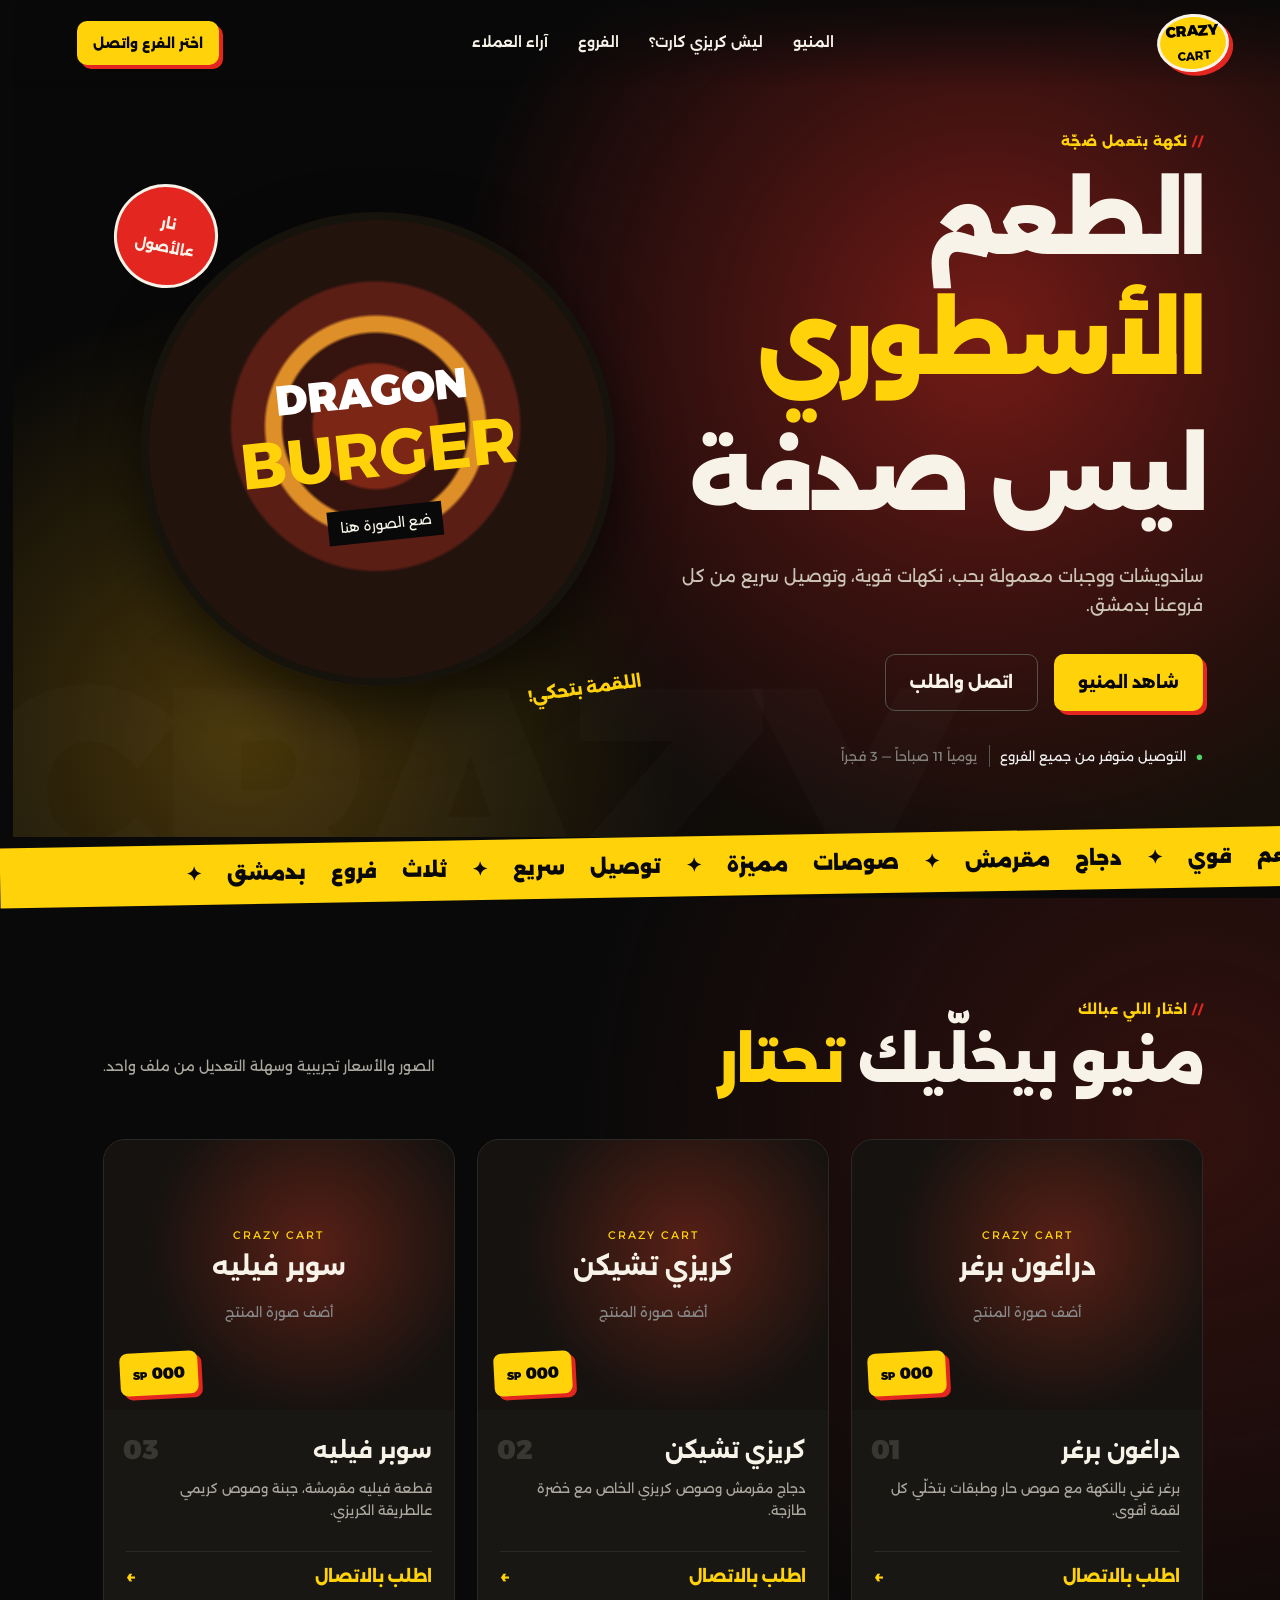
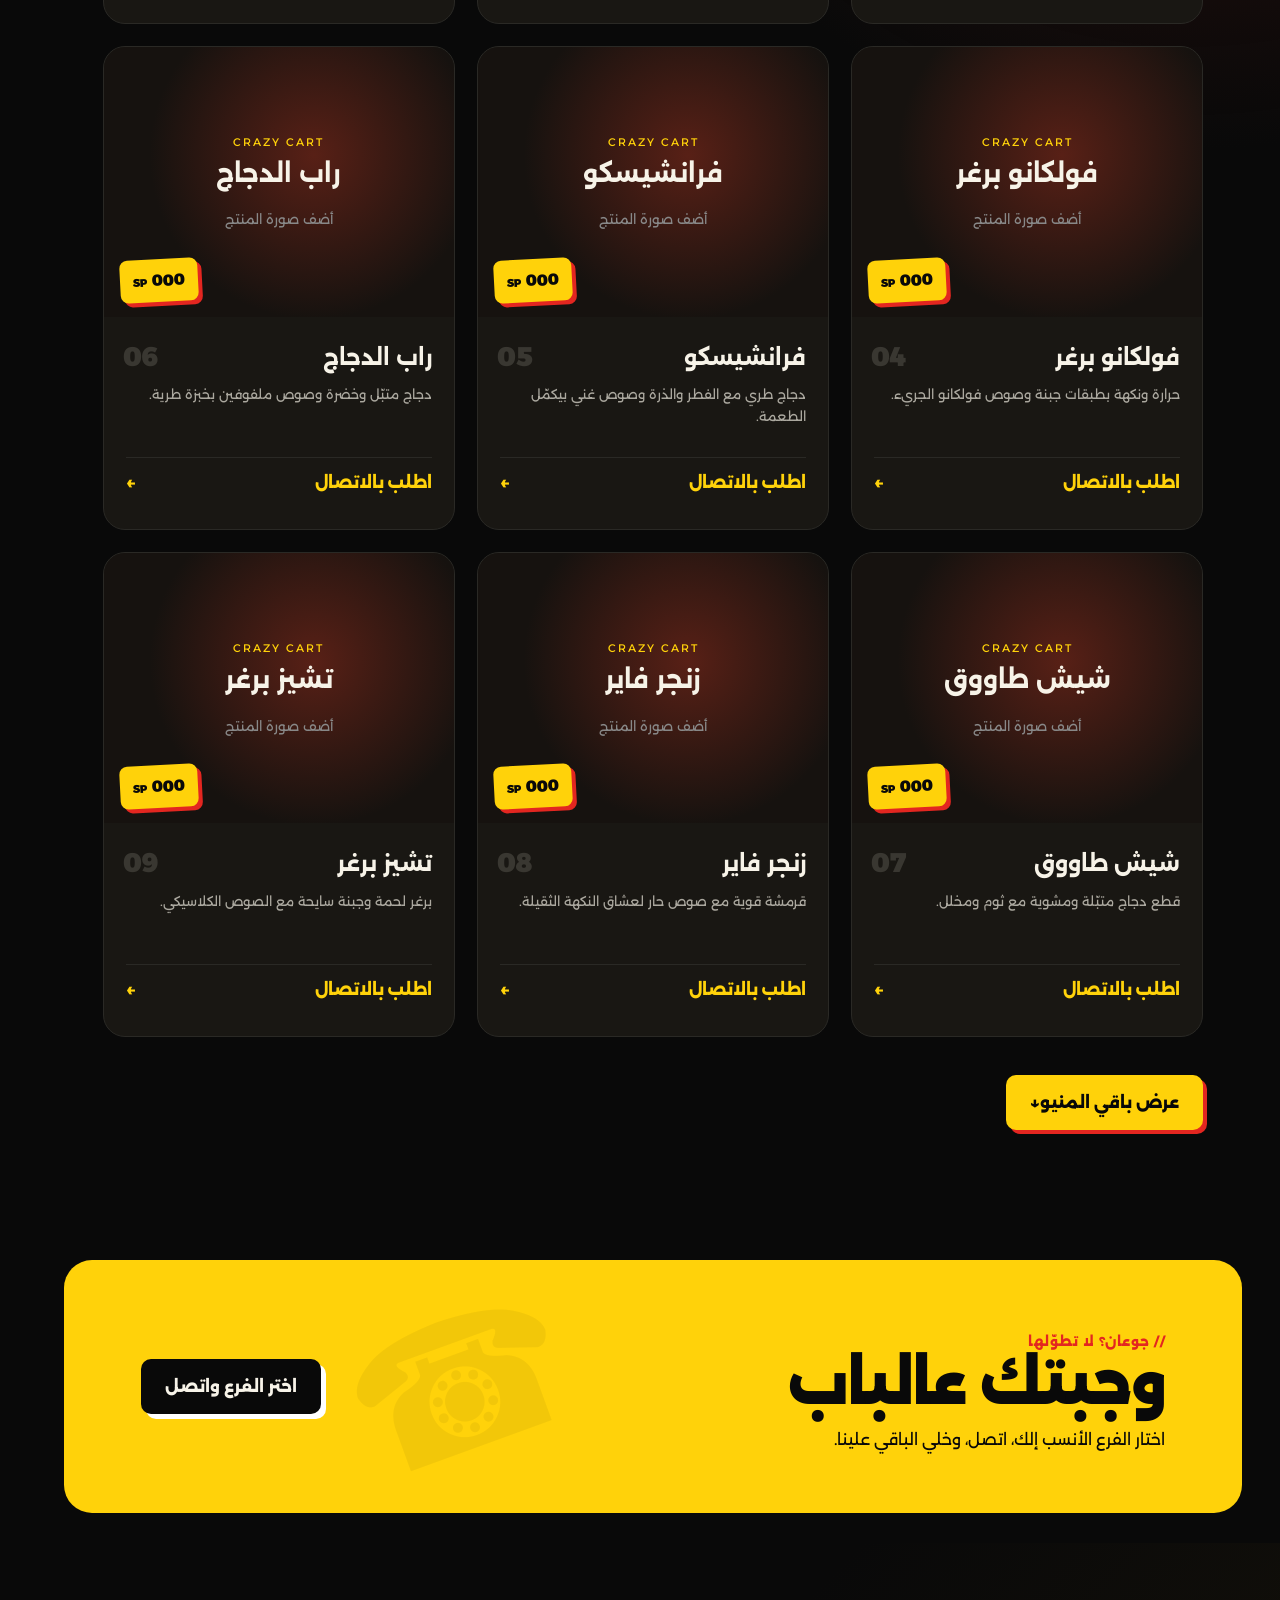
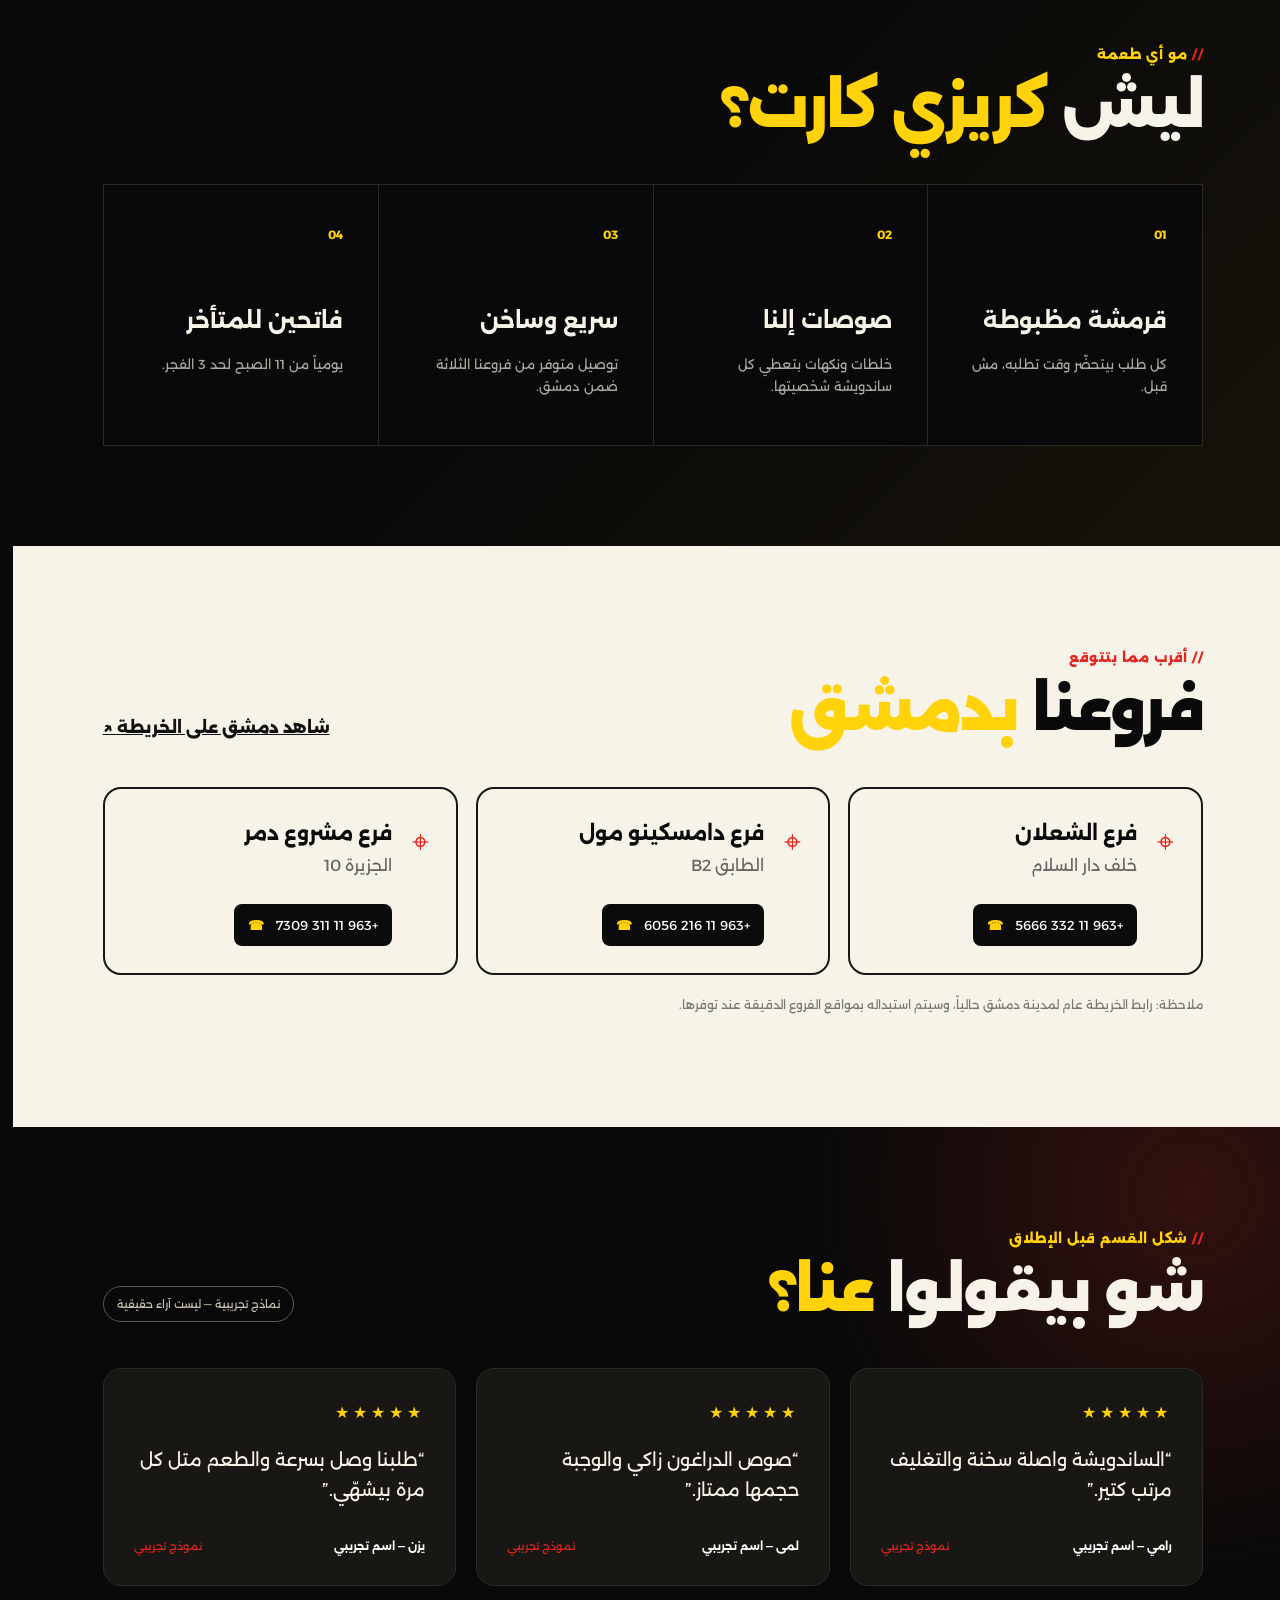
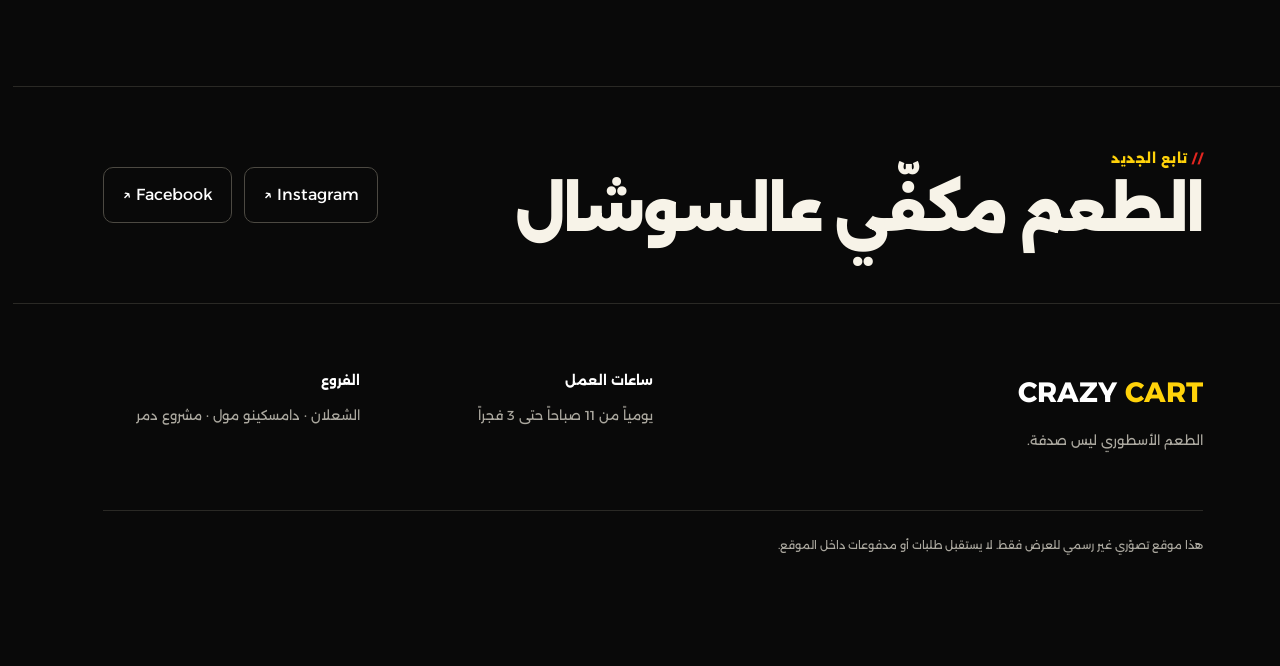
==== commit 6aa9ea87: "Add files via upload" ====
--- a/index.html
+++ b/index.html
@@ -34,7 +34,7 @@
     <section class="hero" aria-labelledby="hero-title">
       <div class="hero-copy">
         <p class="eyebrow">نكهة بتعمل ضجّة</p>
-        <h1 id="hero-title">الطعم <span>الأسطوري</span><br>ليس صدفة</h1>
+        <h1 id="hero-title">الطعم <span>الأسطوري</span><span class="last-line">ليس صدفة</span></h1>
         <p>ساندويشات ووجبات معمولة بحب، نكهات قوية، وتوصيل سريع من كل فروعنا بدمشق.</p>
         <div class="hero-actions"><a class="button" href="#menu">شاهد المنيو</a><button class="button ghost call-trigger">اتصل واطلب</button></div>
         <div class="delivery-note"><b>●</b> التوصيل متوفر من جميع الفروع <span>يومياً 11 صباحاً — 3 فجراً</span></div>
@@ -50,7 +50,7 @@
     <section class="ticker" aria-label="مميزات"><div>طعم قوي ✦ دجاج مقرمش ✦ صوصات مميزة ✦ توصيل سريع ✦ ثلاث فروع بدمشق ✦</div></section>
 
     <section class="section menu-section" id="menu">
-      <header class="section-head"><div><p class="eyebrow">اختار اللي عبالك</p><h2>منيو بيخلّيك <span>تحتار</span></h2></div><p>الصور والأسعار تجريبية.</p></header>
+      <header class="section-head"><div><p class="eyebrow">اختار اللي عبالك</p><h2>منيو بيخلّيك <span>تحتار</span></h2></div><p>الصور والأسعار تجريبية وسهلة التعديل من ملف واحد.</p></header>
       <div class="products-grid" id="products-grid"></div>
       <button class="button show-more" id="show-more" aria-expanded="false">عرض باقي المنيو <span>↓</span></button>
     </section>
--- a/css/style.css
+++ b/css/style.css
@@ -7,3 +7,15 @@
 .hero h1{line-height:1.22}
 .hero-visual:before{content:none}
 .hero-visual>img{width:min(100%,560px);max-width:100%;max-height:620px;object-fit:contain;border-radius:18px}
+
+/* Brand and contrast refinements. */
+.brand-fallback[hidden]{display:none}
+.brand img{width:132px;height:78px}
+.hero h1{line-height:1.34;word-spacing:.08em}
+.hero{background:radial-gradient(circle at 76% 40%,#751b16 0,#3e1210 23%,transparent 49%),radial-gradient(circle at 18% 88%,#49370a 0,transparent 34%),linear-gradient(125deg,#080808 42%,#171009 100%)}
+.menu-section,.reviews{background:radial-gradient(circle at 92% 12%,#32110e 0,transparent 30%),var(--black)}
+.why{background:linear-gradient(135deg,#090909 45%,#17130a)}
+.product-card,.review-grid article{background:#191713}
+
+@media(max-width:620px){.brand img{width:100px;height:64px}.hero h1{line-height:1.38;word-spacing:.1em}}
+.hero h1 .last-line{display:block;color:var(--white);margin-top:.18em}
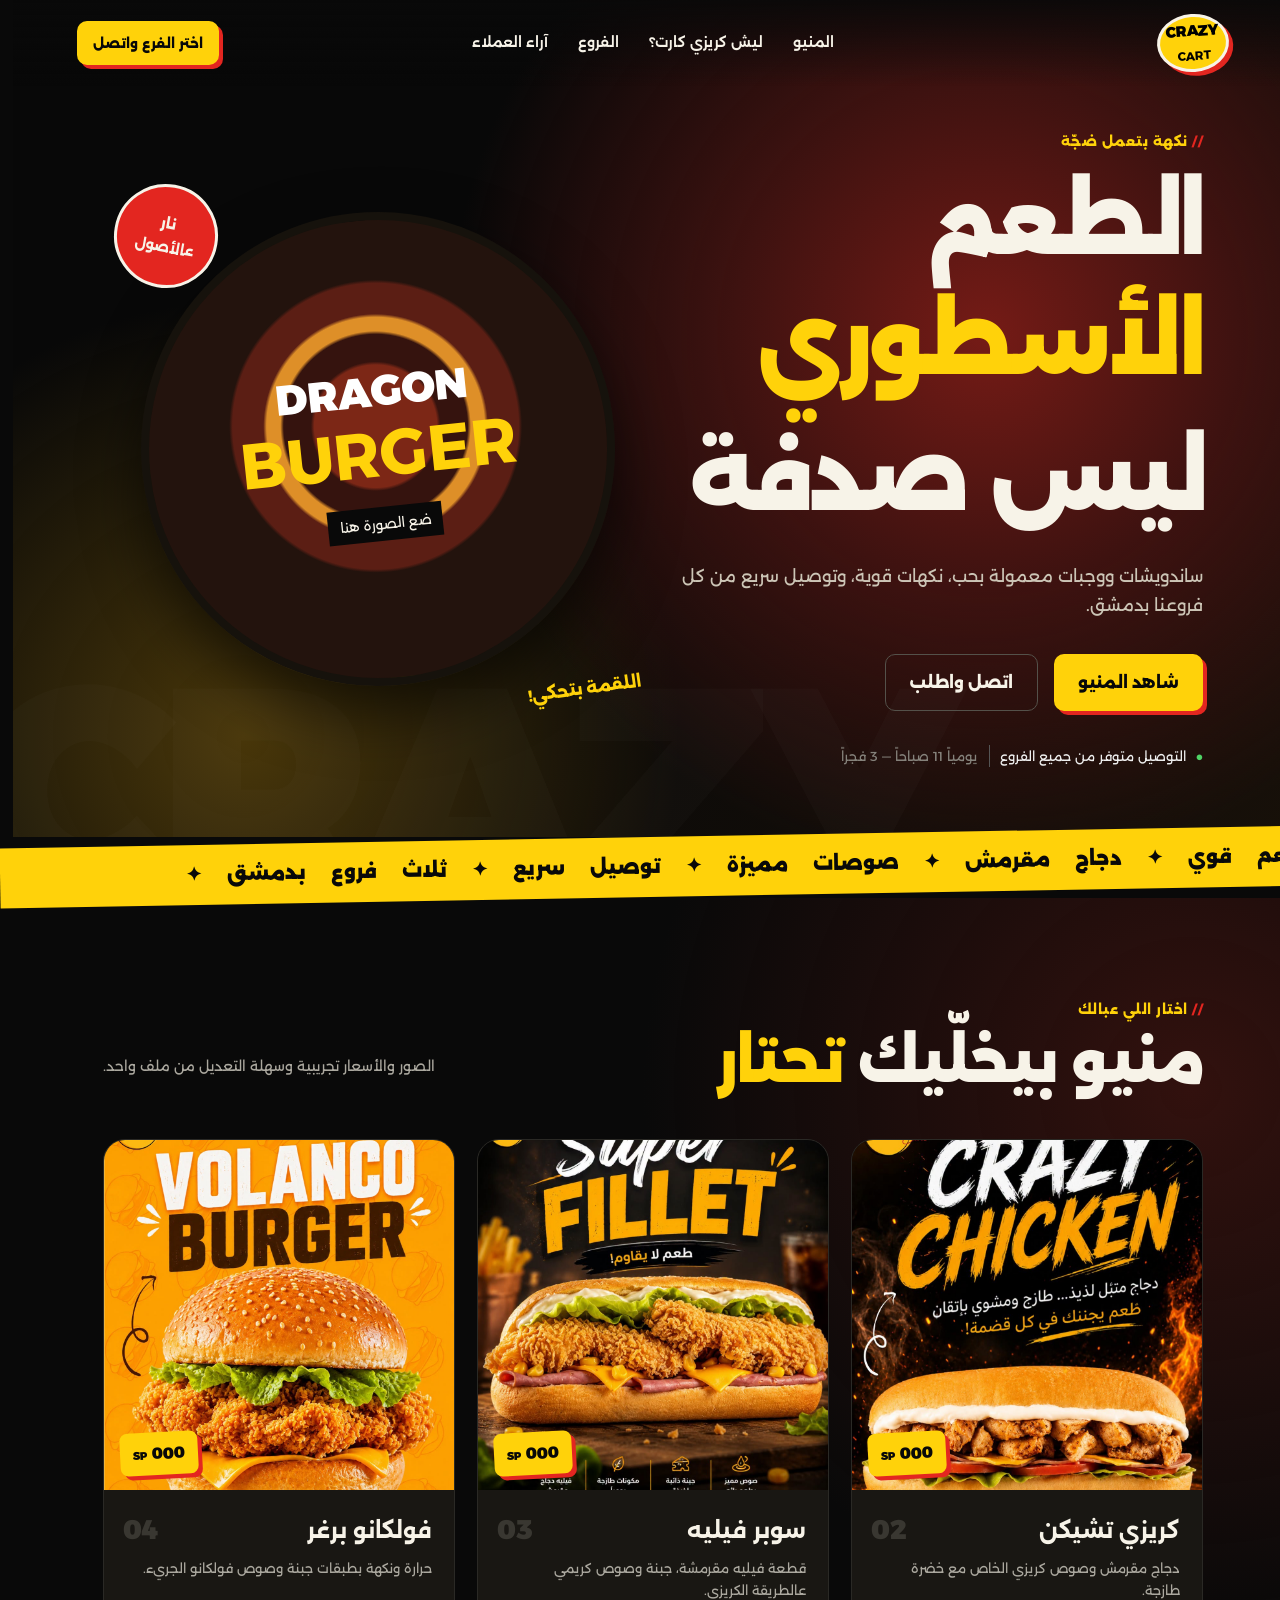
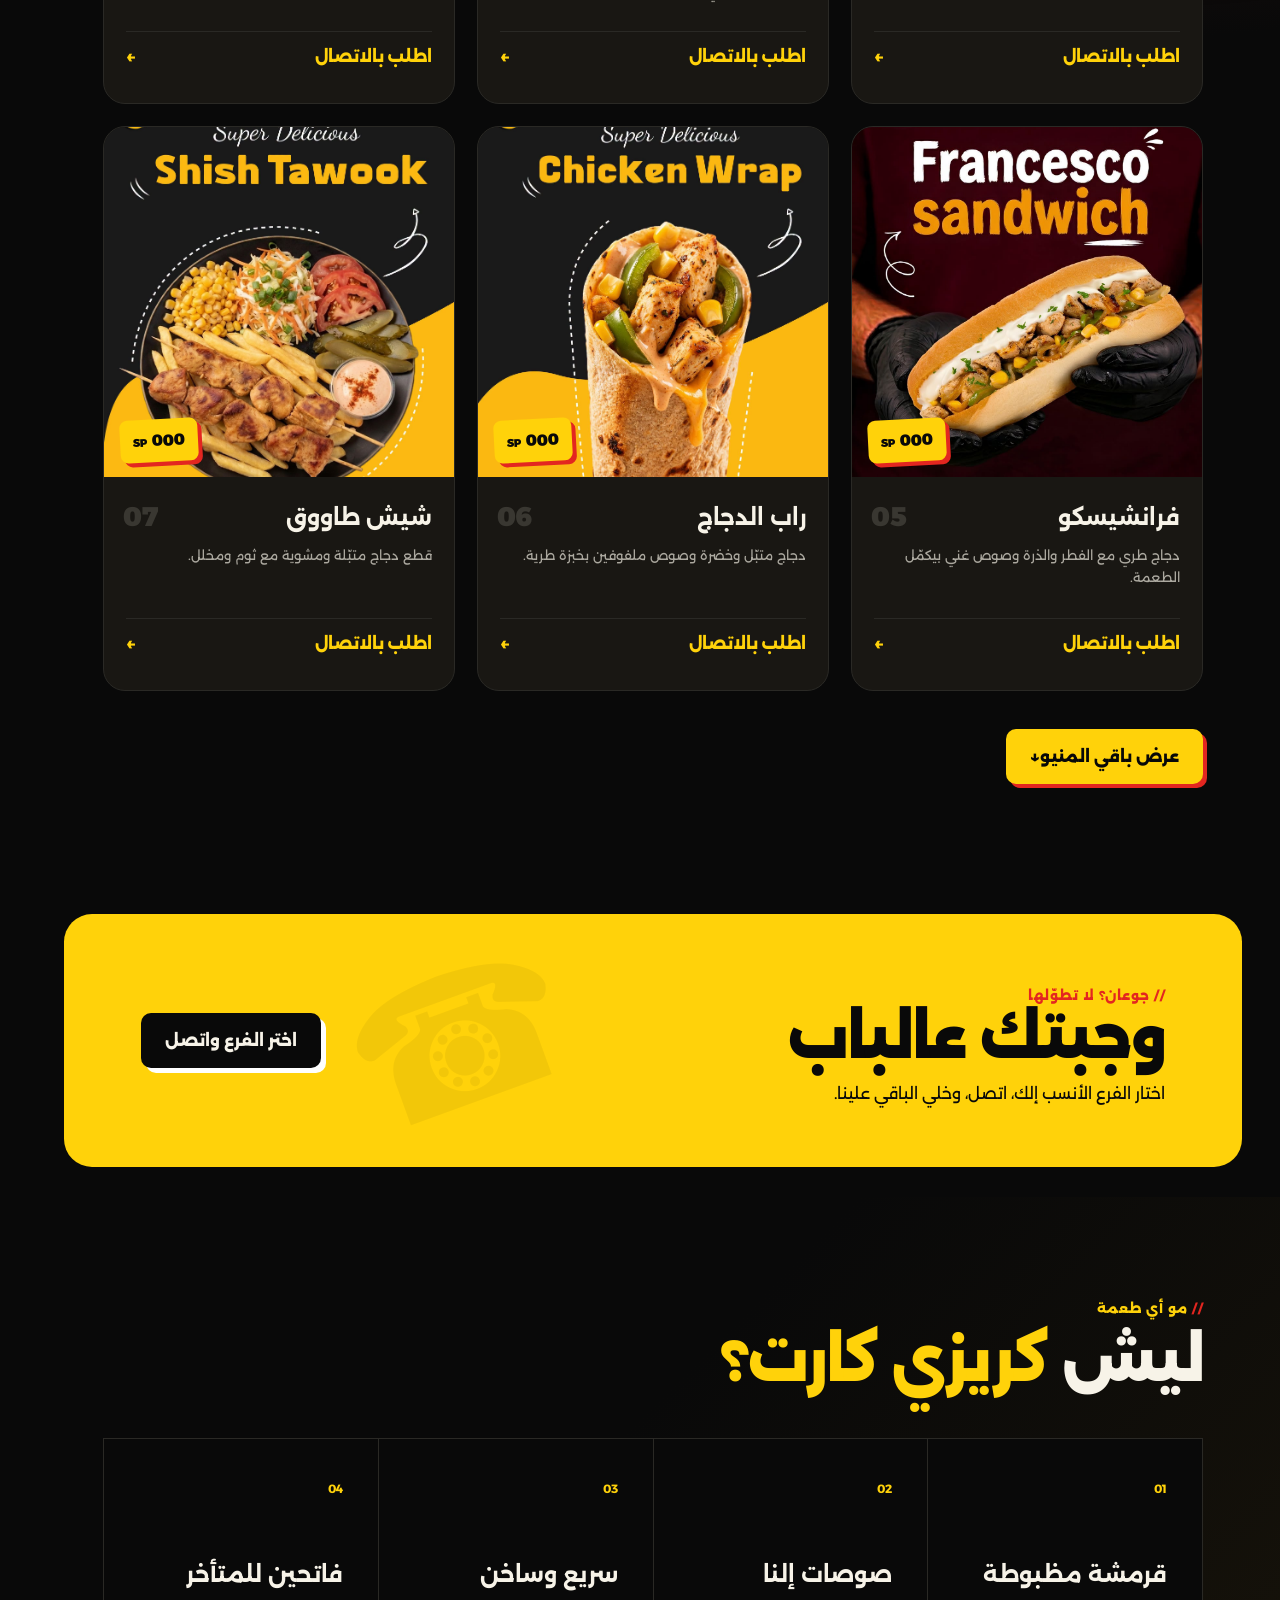
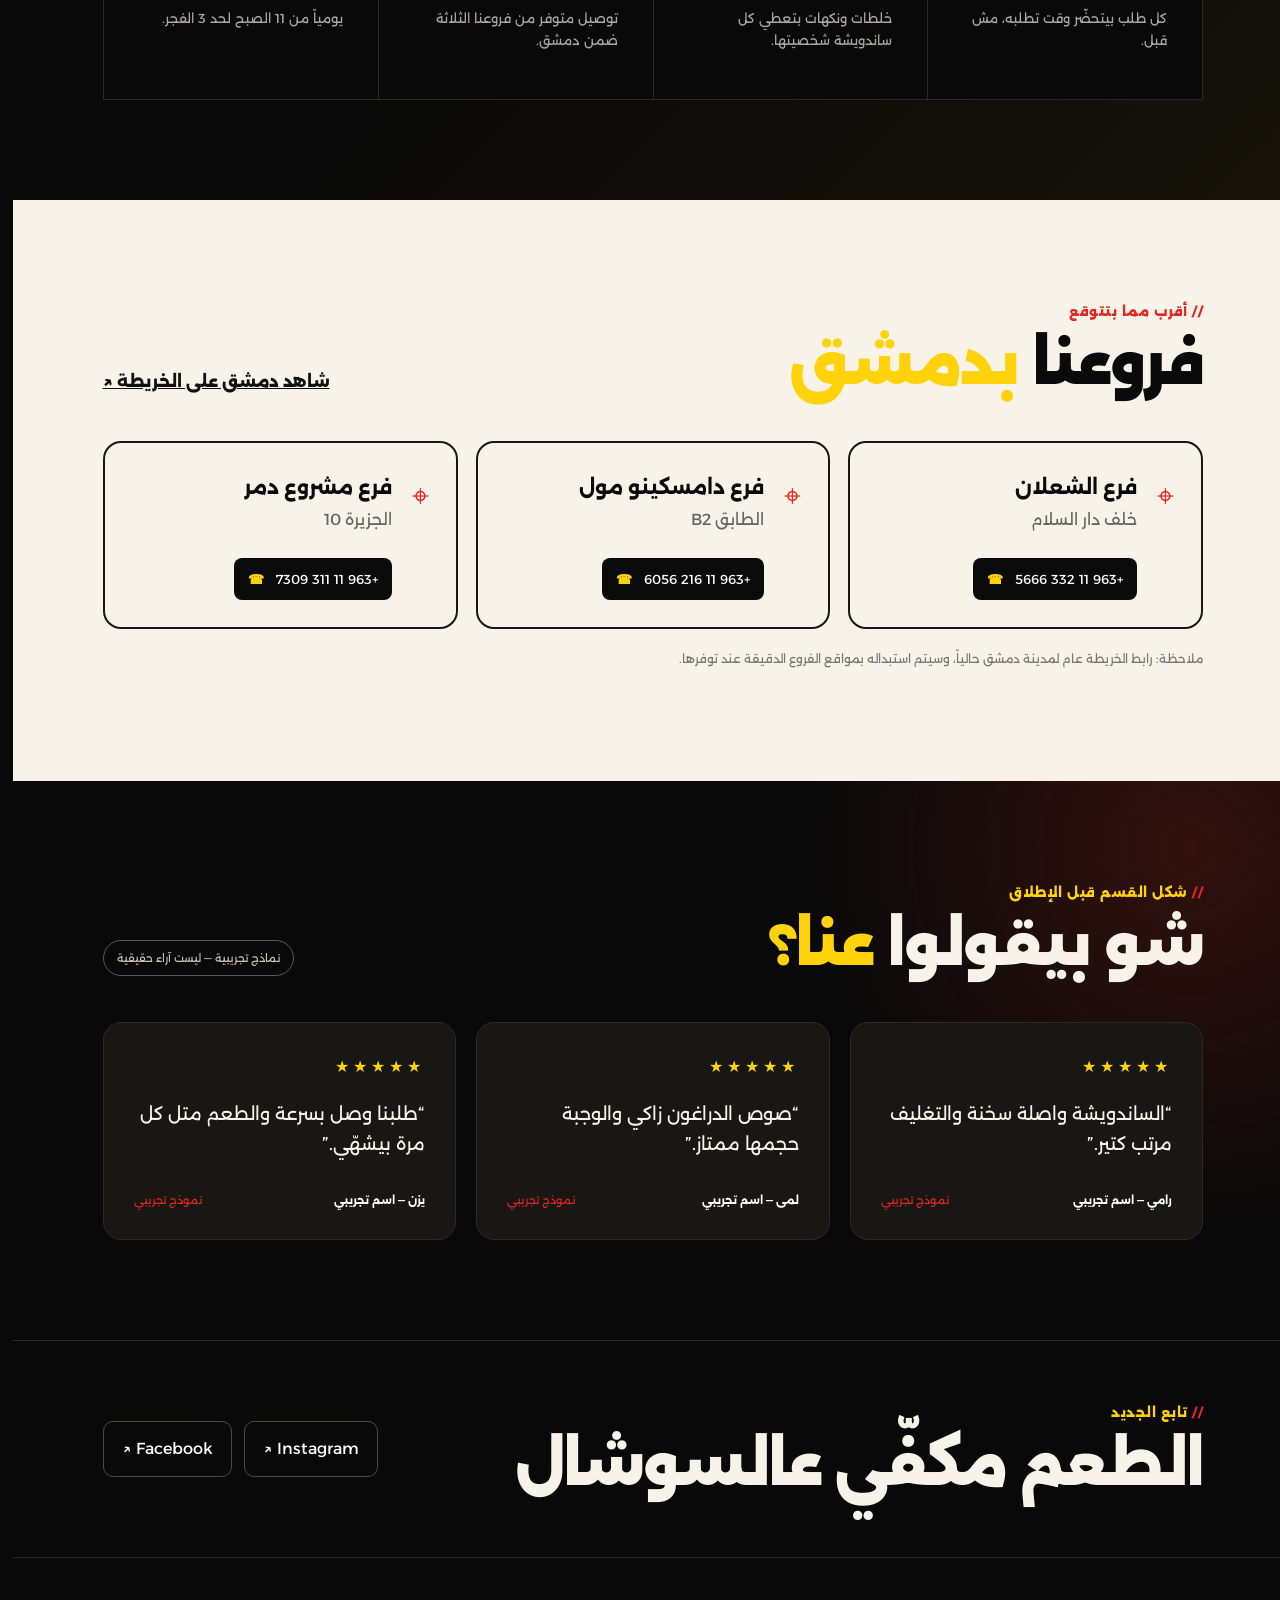
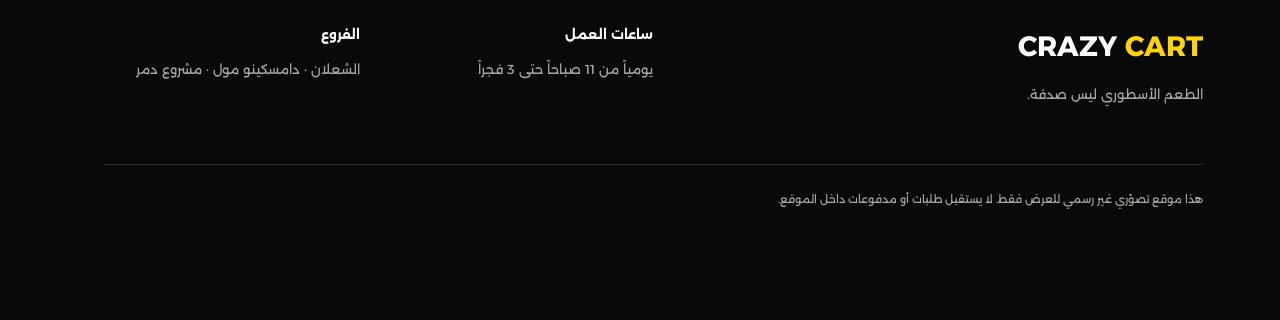
==== commit 71ea895a: "Update index.html" ====
--- a/index.html
+++ b/index.html
@@ -3,10 +3,10 @@
 <head>
   <meta charset="utf-8">
   <meta name="viewport" content="width=device-width,initial-scale=1">
-  <title>كريزي كارت | الطعم الأسطوري ليس صدفة</title>
+  <title>كريزي كارت | الطعم الأسطوري ليس  صدفة</title>
   <meta name="description" content="منيو كريزي كارت، فروع دمشق، والطلب المباشر عبر الاتصال بأقرب فرع.">
   <meta name="theme-color" content="#0b0b0b">
-  <meta property="og:title" content="كريزي كارت | الطعم الأسطوري ليس صدفة">
+  <meta property="og:title" content="كريزي كارت | الطعم الأسطوري ليس  صدفة">
   <meta property="og:description" content="اكتشف المنيو واتصل بأقرب فرع في دمشق.">
   <meta property="og:type" content="website">
   <link rel="preconnect" href="https://fonts.googleapis.com">
@@ -14,7 +14,7 @@
   <link href="https://fonts.googleapis.com/css2?family=Alexandria:wght@400;500;600;700;800;900&display=swap" rel="stylesheet">
   <link rel="stylesheet" href="css/style.css">
   <script src="js/content.js" defer></script>
-  <script src="js/script.js" defer></script>
+  <script src="js/script.js?v=2" defer></script>
 </head>
 <body>
   <a class="skip-link" href="#main">انتقل إلى المحتوى</a>
@@ -34,7 +34,7 @@
     <section class="hero" aria-labelledby="hero-title">
       <div class="hero-copy">
         <p class="eyebrow">نكهة بتعمل ضجّة</p>
-        <h1 id="hero-title">الطعم <span>الأسطوري</span><span class="last-line">ليس صدفة</span></h1>
+        <h1 id="hero-title">الطعم <span>الأسطوري</span><span class="last-line">ليس  صدفة</span></h1>
         <p>ساندويشات ووجبات معمولة بحب، نكهات قوية، وتوصيل سريع من كل فروعنا بدمشق.</p>
         <div class="hero-actions"><a class="button" href="#menu">شاهد المنيو</a><button class="button ghost call-trigger">اتصل واطلب</button></div>
         <div class="delivery-note"><b>●</b> التوصيل متوفر من جميع الفروع <span>يومياً 11 صباحاً — 3 فجراً</span></div>
@@ -91,7 +91,7 @@
     </section>
   </main>
 
-  <footer class="footer"><div class="footer-brand"><strong>CRAZY <span>CART</span></strong><p>الطعم الأسطوري ليس صدفة.</p></div><div><b>ساعات العمل</b><p>يومياً من 11 صباحاً حتى 3 فجراً</p></div><div><b>الفروع</b><p>الشعلان · دامسكينو مول · مشروع دمر</p></div><p class="disclaimer">هذا موقع تصوّري غير رسمي للعرض فقط. لا يستقبل طلبات أو مدفوعات داخل الموقع.</p></footer>
+  <footer class="footer"><div class="footer-brand"><strong>CRAZY <span>CART</span></strong><p>الطعم الأسطوري ليس  صدفة.</p></div><div><b>ساعات العمل</b><p>يومياً من 11 صباحاً حتى 3 فجراً</p></div><div><b>الفروع</b><p>الشعلان · دامسكينو مول · مشروع دمر</p></div><p class="disclaimer">هذا موقع تصوّري غير رسمي للعرض فقط. لا يستقبل طلبات أو مدفوعات داخل الموقع.</p></footer>
 
   <button class="mobile-call call-trigger">☎ اتصل واطلب</button>
   <div class="modal" id="call-modal" role="dialog" aria-modal="true" aria-labelledby="modal-title" hidden>
--- a/css/style.css
+++ b/css/style.css
@@ -10,12 +10,16 @@
 
 /* Brand and contrast refinements. */
 .brand-fallback[hidden]{display:none}
-.brand img{width:132px;height:78px}
+.brand img{width:360px;height:210px;object-fit:contain;position:relative;right:auto;top:auto;transform:translate(105px,-42px)}
 .hero h1{line-height:1.34;word-spacing:.08em}
 .hero{background:radial-gradient(circle at 76% 40%,#751b16 0,#3e1210 23%,transparent 49%),radial-gradient(circle at 18% 88%,#49370a 0,transparent 34%),linear-gradient(125deg,#080808 42%,#171009 100%)}
 .menu-section,.reviews{background:radial-gradient(circle at 92% 12%,#32110e 0,transparent 30%),var(--black)}
 .why{background:linear-gradient(135deg,#090909 45%,#17130a)}
 .product-card,.review-grid article{background:#191713}
 
-@media(max-width:620px){.brand img{width:100px;height:64px}.hero h1{line-height:1.38;word-spacing:.1em}}
+@media(max-width:620px){.brand img{width:280px;height:164px;right:auto;top:auto;transform:translate(45px,-24px)}.hero h1{line-height:1.38;word-spacing:.1em}}
 .hero h1 .last-line{display:block;color:var(--white);margin-top:.18em}
+
+/* Product posts are designed as square social-media artwork. */
+.product-image{height:auto;aspect-ratio:1/1}
+.product-image img{width:100%;height:100%;object-fit:cover;object-position:center}
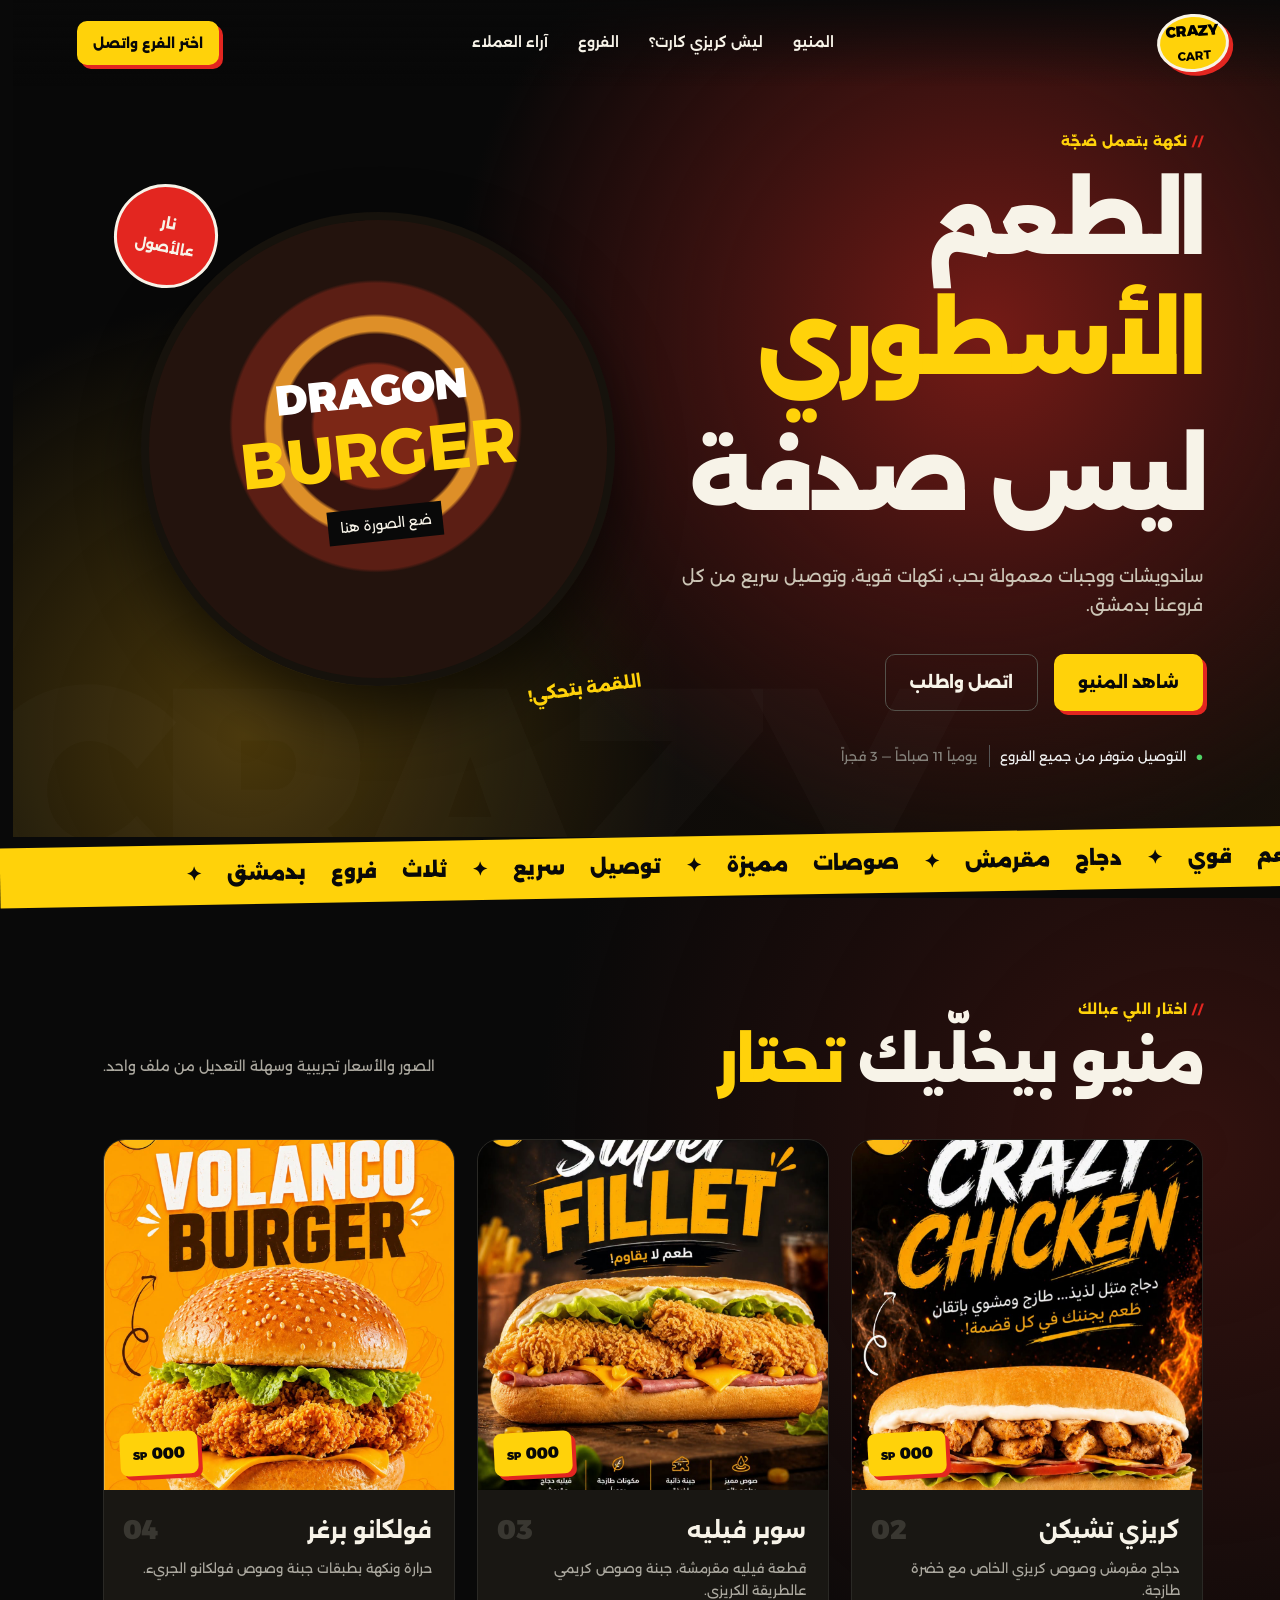
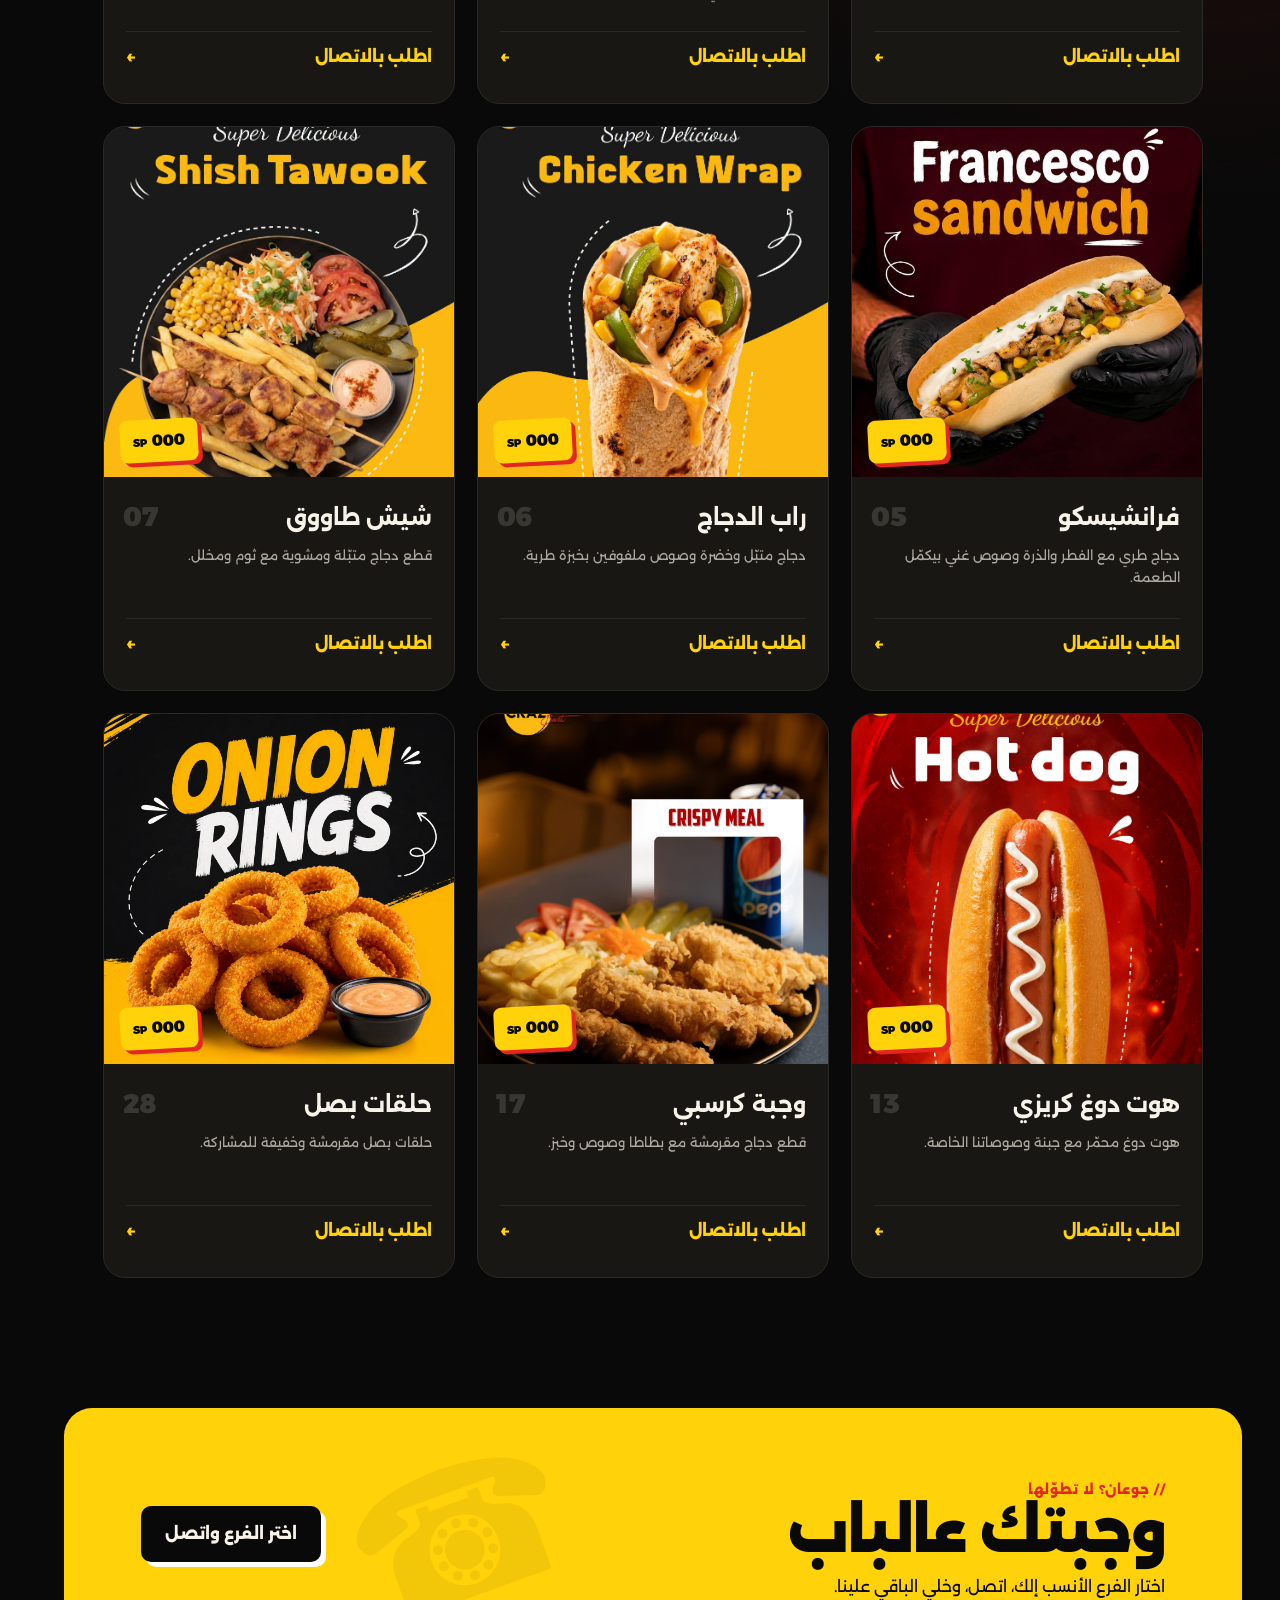
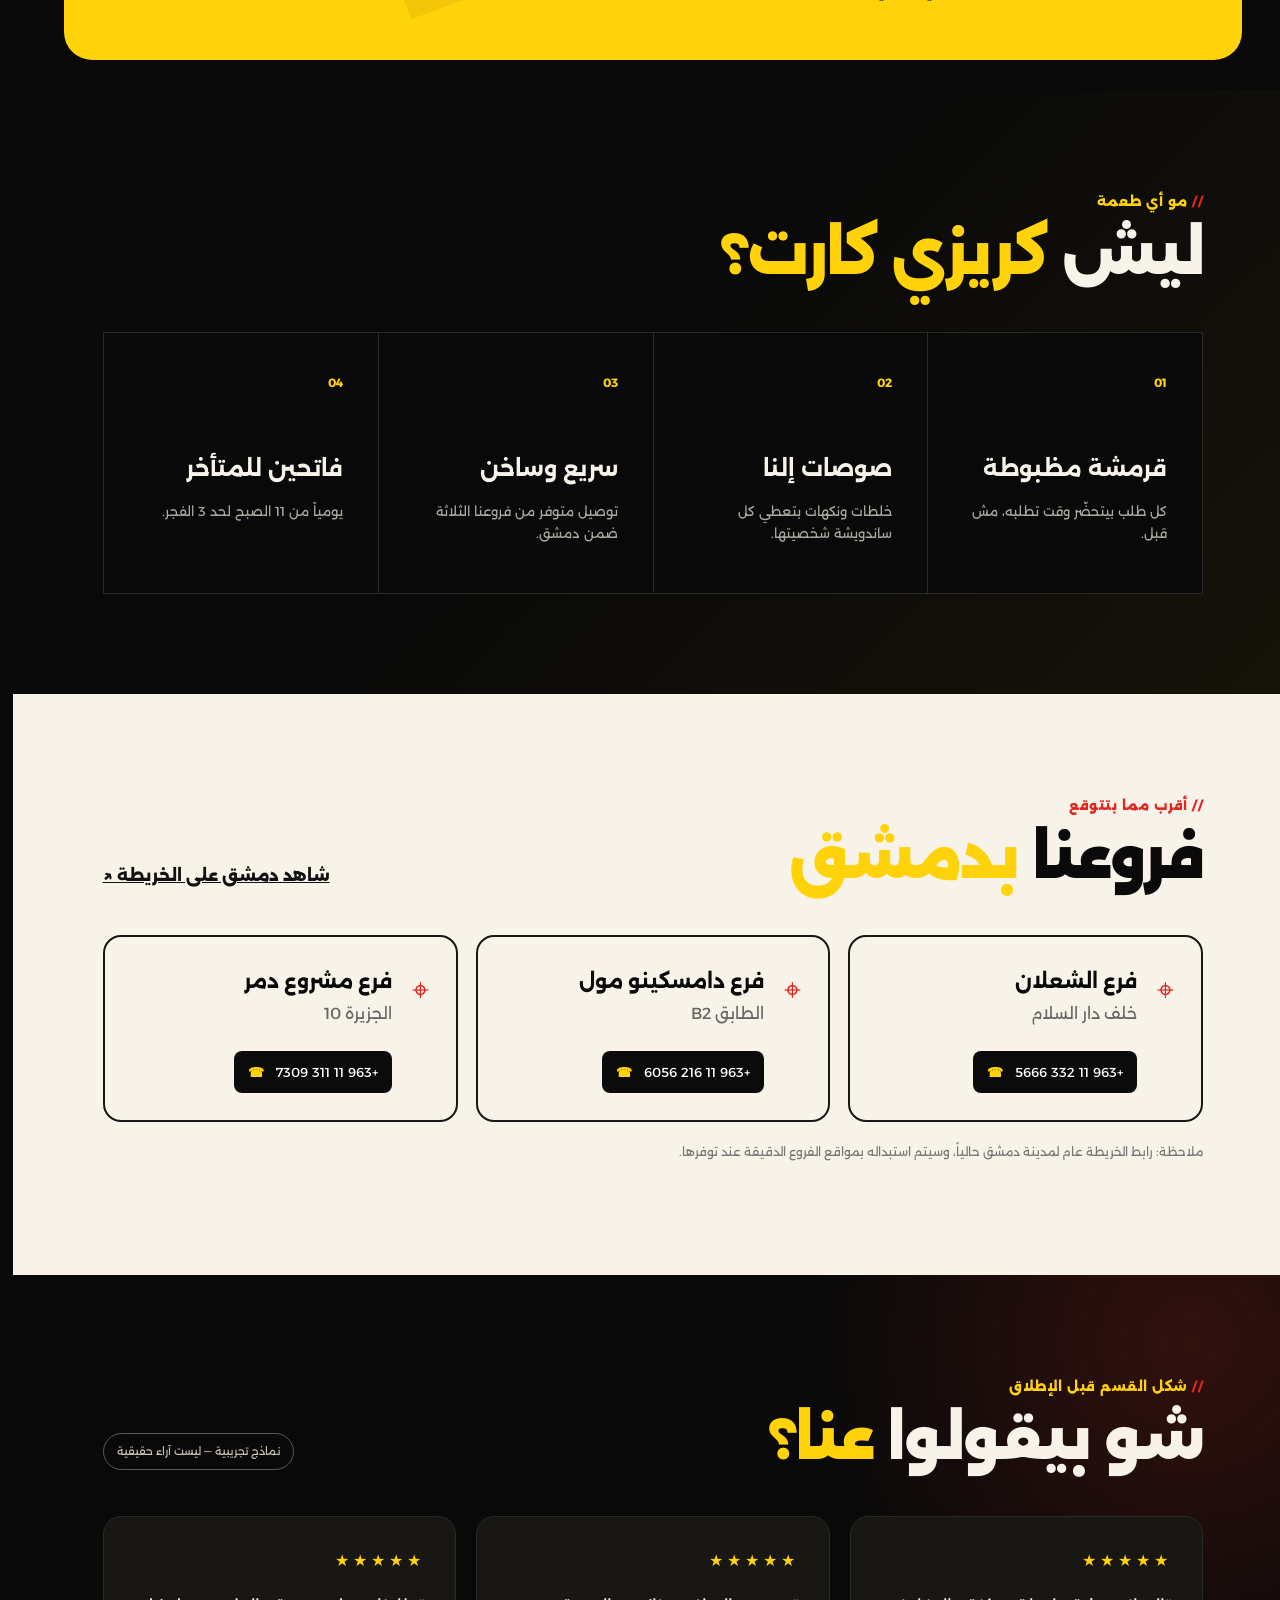
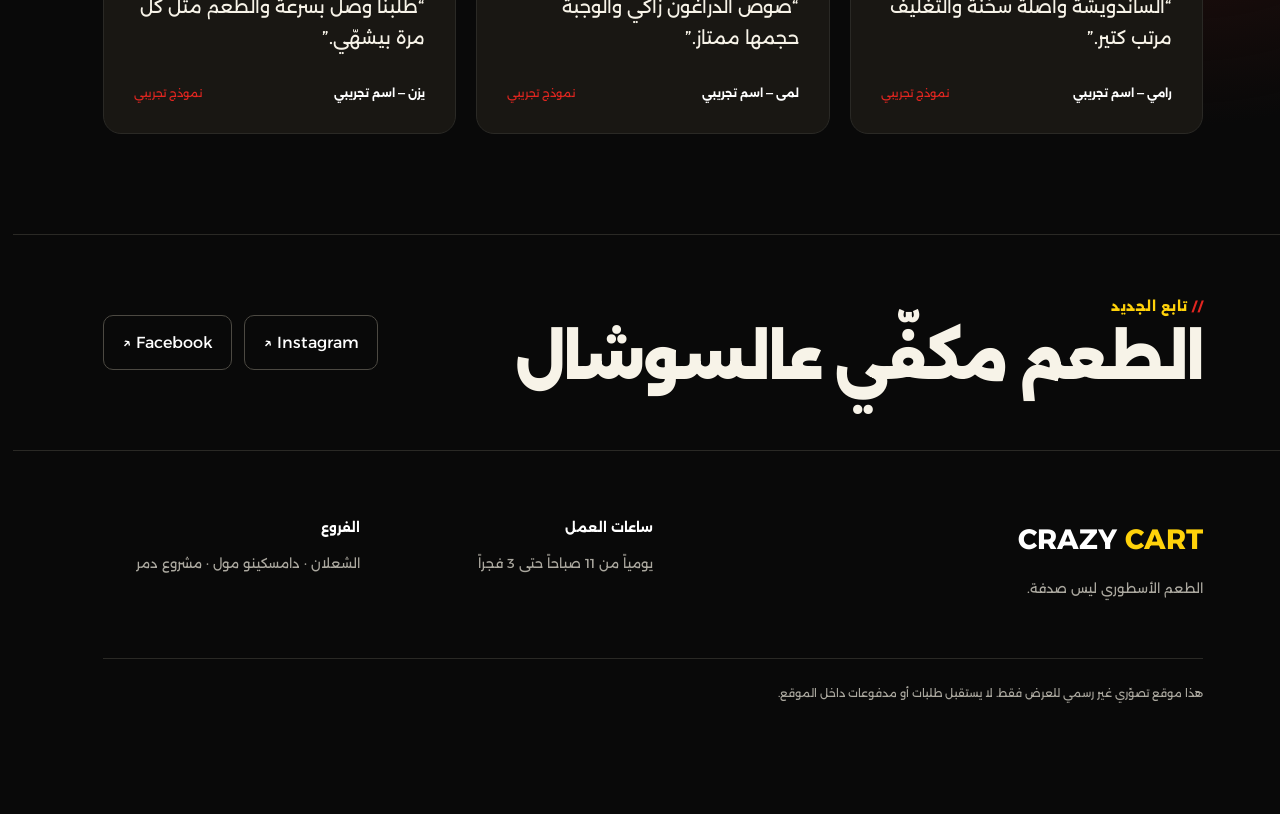
==== commit c7f891d5: "Rename index[1].html to index.html" ====
--- a/index.html
+++ b/index.html
@@ -3,10 +3,10 @@
 <head>
   <meta charset="utf-8">
   <meta name="viewport" content="width=device-width,initial-scale=1">
-  <title>كريزي كارت | الطعم الأسطوري ليس  صدفة</title>
+  <title>كريزي كارت | الطعم الأسطوري ليس صدفة</title>
   <meta name="description" content="منيو كريزي كارت، فروع دمشق، والطلب المباشر عبر الاتصال بأقرب فرع.">
   <meta name="theme-color" content="#0b0b0b">
-  <meta property="og:title" content="كريزي كارت | الطعم الأسطوري ليس  صدفة">
+  <meta property="og:title" content="كريزي كارت | الطعم الأسطوري ليس صدفة">
   <meta property="og:description" content="اكتشف المنيو واتصل بأقرب فرع في دمشق.">
   <meta property="og:type" content="website">
   <link rel="preconnect" href="https://fonts.googleapis.com">
@@ -14,7 +14,7 @@
   <link href="https://fonts.googleapis.com/css2?family=Alexandria:wght@400;500;600;700;800;900&display=swap" rel="stylesheet">
   <link rel="stylesheet" href="css/style.css">
   <script src="js/content.js" defer></script>
-  <script src="js/script.js?v=2" defer></script>
+  <script src="js/script.js?v=3" defer></script>
 </head>
 <body>
   <a class="skip-link" href="#main">انتقل إلى المحتوى</a>
@@ -34,7 +34,7 @@
     <section class="hero" aria-labelledby="hero-title">
       <div class="hero-copy">
         <p class="eyebrow">نكهة بتعمل ضجّة</p>
-        <h1 id="hero-title">الطعم <span>الأسطوري</span><span class="last-line">ليس  صدفة</span></h1>
+        <h1 id="hero-title">الطعم <span>الأسطوري</span><span class="last-line">ليس صدفة</span></h1>
         <p>ساندويشات ووجبات معمولة بحب، نكهات قوية، وتوصيل سريع من كل فروعنا بدمشق.</p>
         <div class="hero-actions"><a class="button" href="#menu">شاهد المنيو</a><button class="button ghost call-trigger">اتصل واطلب</button></div>
         <div class="delivery-note"><b>●</b> التوصيل متوفر من جميع الفروع <span>يومياً 11 صباحاً — 3 فجراً</span></div>
@@ -52,7 +52,6 @@
     <section class="section menu-section" id="menu">
       <header class="section-head"><div><p class="eyebrow">اختار اللي عبالك</p><h2>منيو بيخلّيك <span>تحتار</span></h2></div><p>الصور والأسعار تجريبية وسهلة التعديل من ملف واحد.</p></header>
       <div class="products-grid" id="products-grid"></div>
-      <button class="button show-more" id="show-more" aria-expanded="false">عرض باقي المنيو <span>↓</span></button>
     </section>
 
     <section class="delivery-banner">
@@ -91,7 +90,7 @@
     </section>
   </main>
 
-  <footer class="footer"><div class="footer-brand"><strong>CRAZY <span>CART</span></strong><p>الطعم الأسطوري ليس  صدفة.</p></div><div><b>ساعات العمل</b><p>يومياً من 11 صباحاً حتى 3 فجراً</p></div><div><b>الفروع</b><p>الشعلان · دامسكينو مول · مشروع دمر</p></div><p class="disclaimer">هذا موقع تصوّري غير رسمي للعرض فقط. لا يستقبل طلبات أو مدفوعات داخل الموقع.</p></footer>
+  <footer class="footer"><div class="footer-brand"><strong>CRAZY <span>CART</span></strong><p>الطعم الأسطوري ليس صدفة.</p></div><div><b>ساعات العمل</b><p>يومياً من 11 صباحاً حتى 3 فجراً</p></div><div><b>الفروع</b><p>الشعلان · دامسكينو مول · مشروع دمر</p></div><p class="disclaimer">هذا موقع تصوّري غير رسمي للعرض فقط. لا يستقبل طلبات أو مدفوعات داخل الموقع.</p></footer>
 
   <button class="mobile-call call-trigger">☎ اتصل واطلب</button>
   <div class="modal" id="call-modal" role="dialog" aria-modal="true" aria-labelledby="modal-title" hidden>
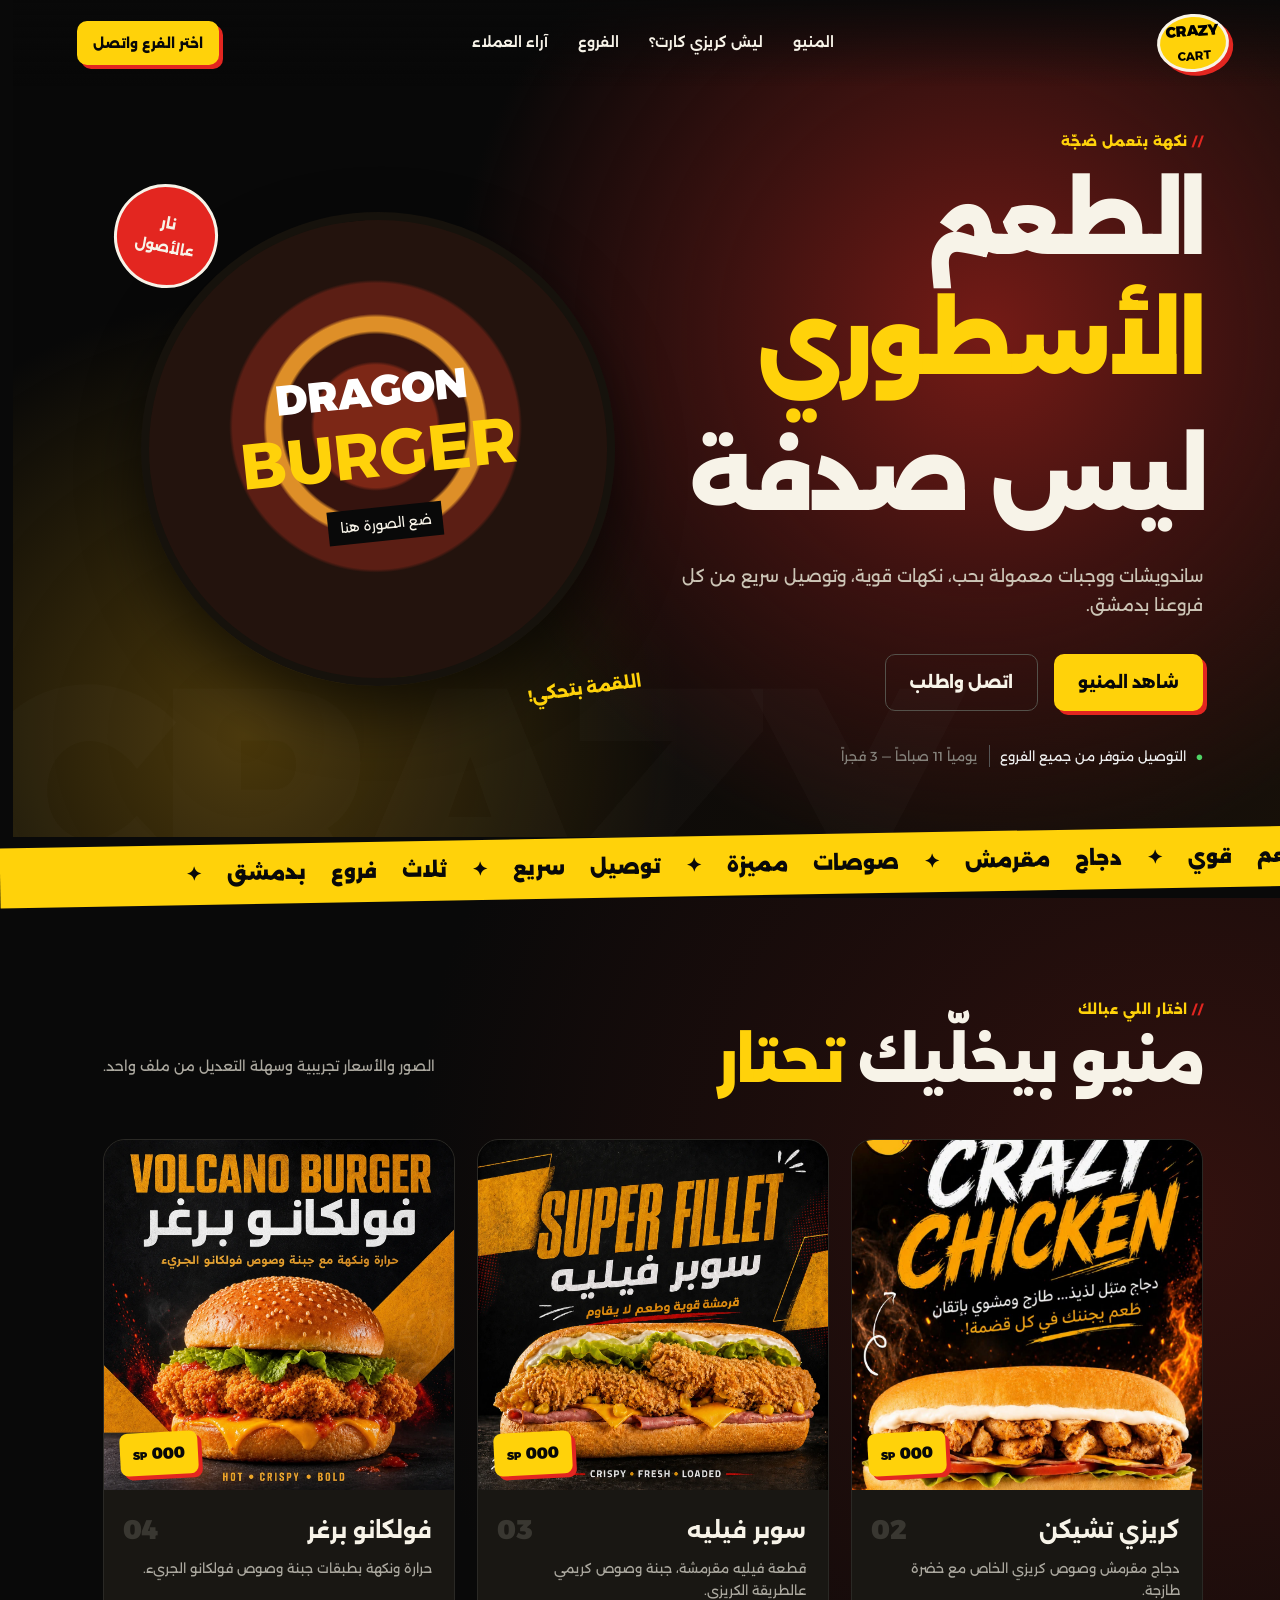
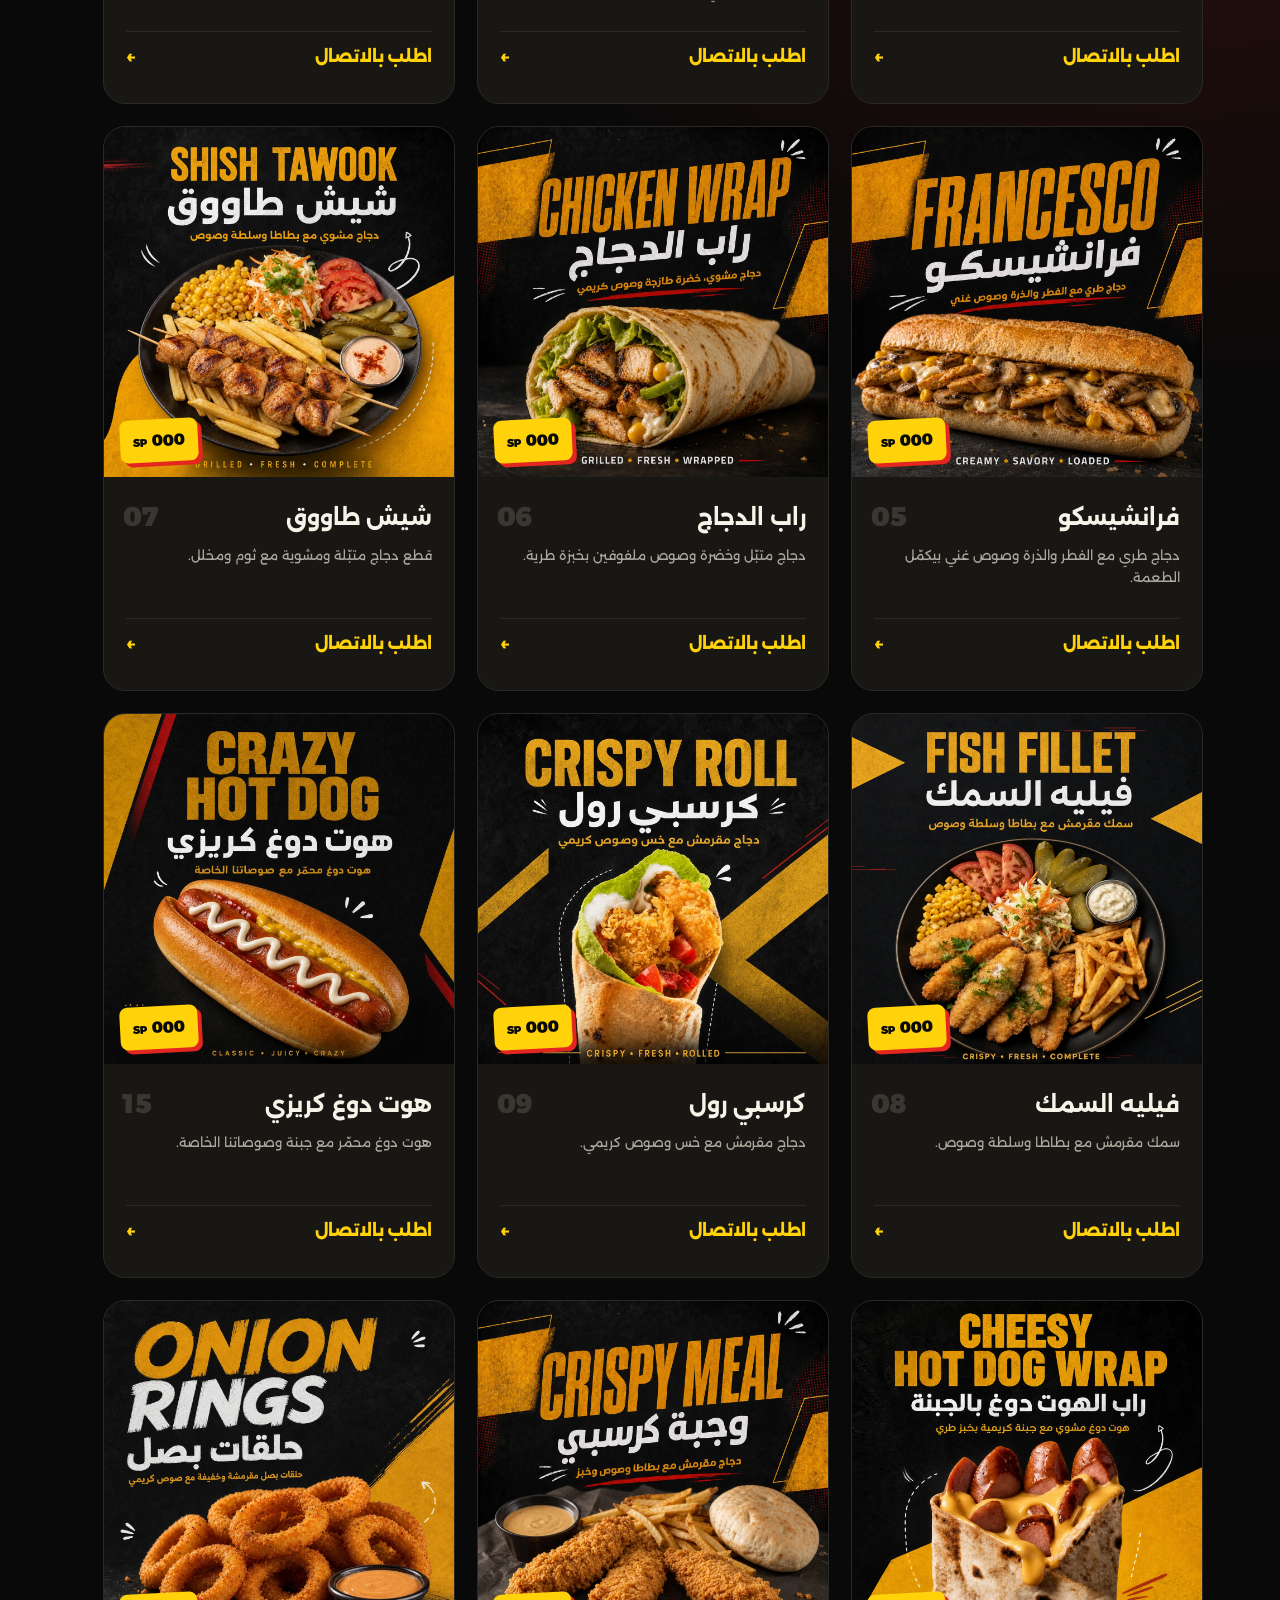
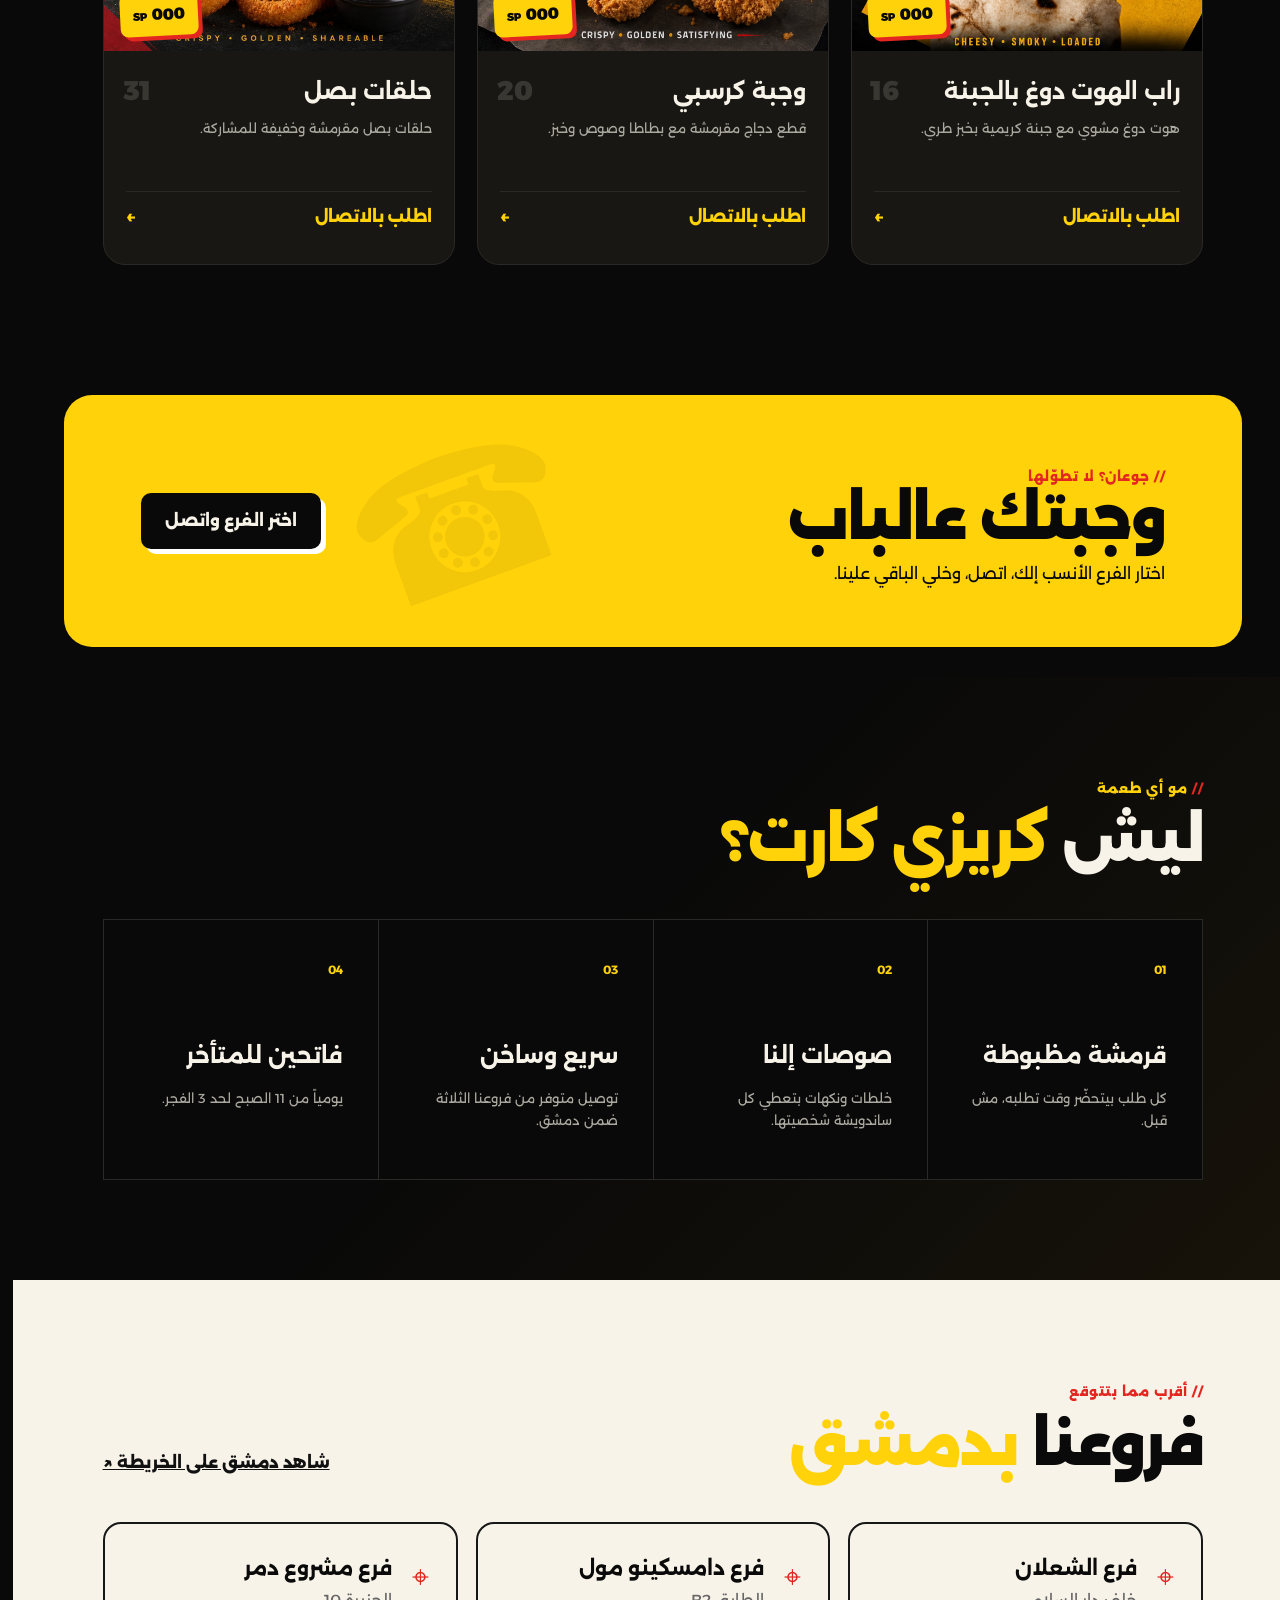
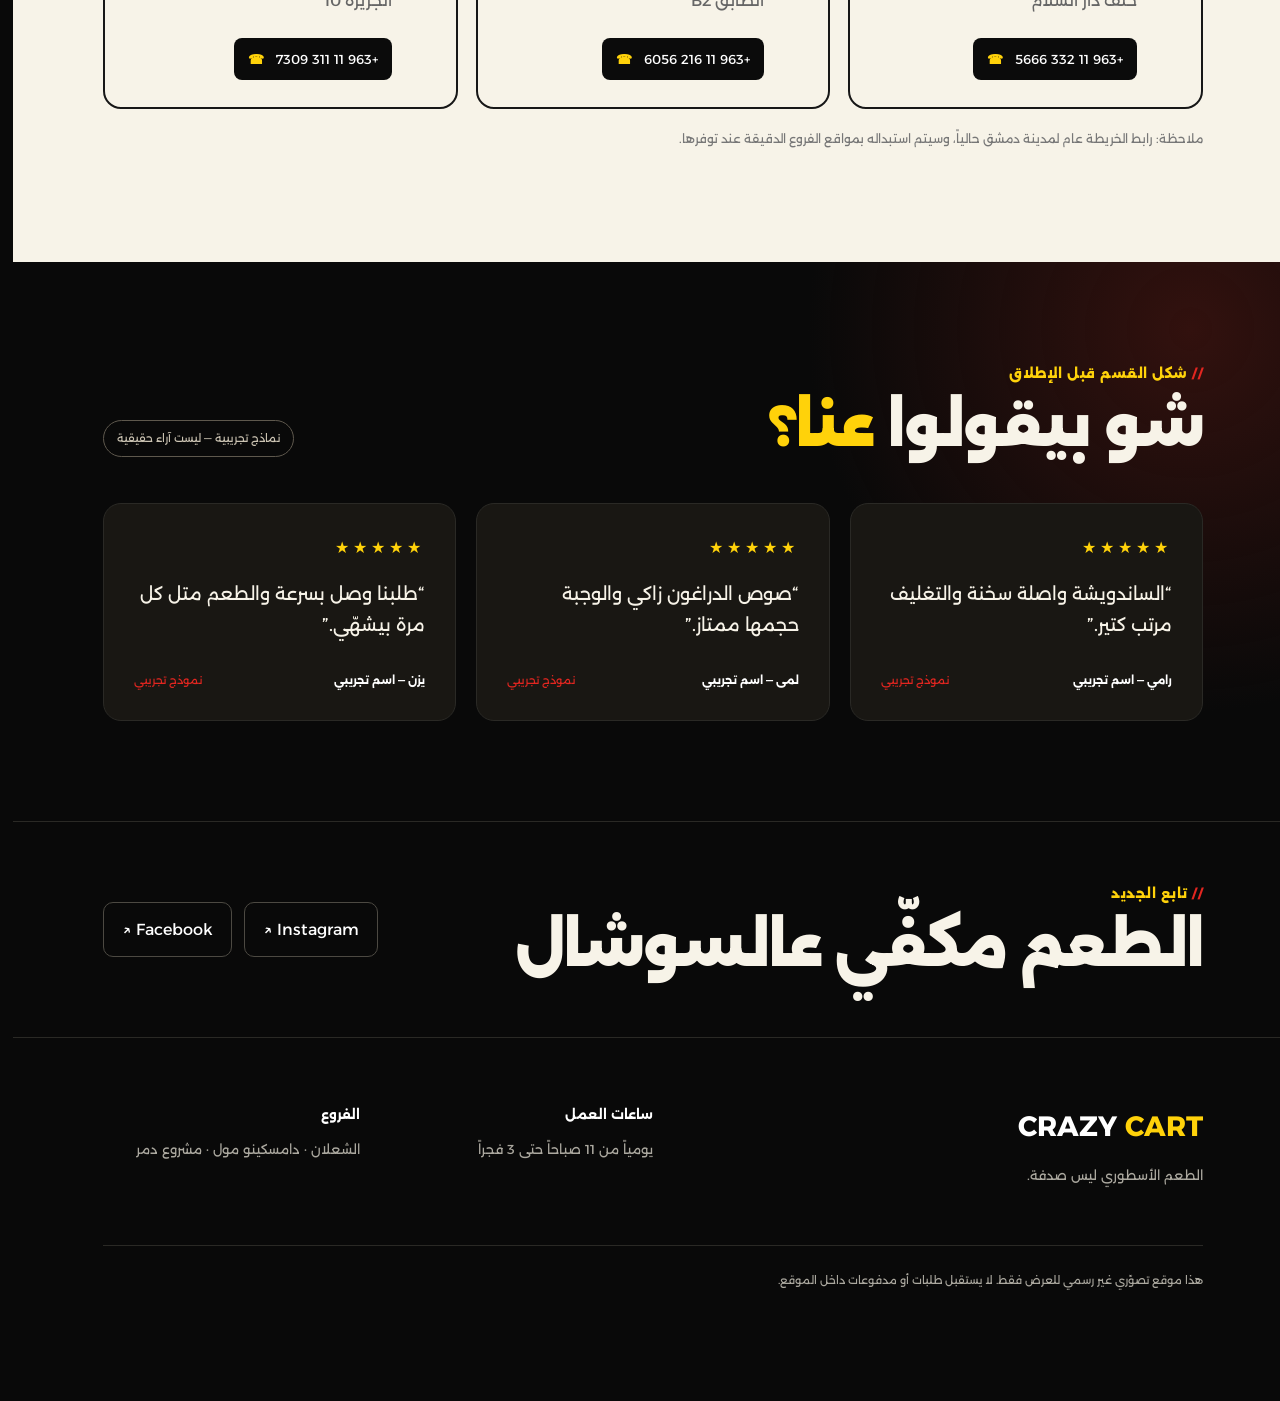
==== commit d723fa19: "Update Crazy Cart menu artwork" ====
--- a/index.html
+++ b/index.html
@@ -13,8 +13,8 @@
   <link rel="preconnect" href="https://fonts.gstatic.com" crossorigin>
   <link href="https://fonts.googleapis.com/css2?family=Alexandria:wght@400;500;600;700;800;900&display=swap" rel="stylesheet">
   <link rel="stylesheet" href="css/style.css">
-  <script src="js/content.js" defer></script>
-  <script src="js/script.js?v=3" defer></script>
+  <script src="js/content.js?v=4" defer></script>
+  <script src="js/script.js?v=4" defer></script>
 </head>
 <body>
   <a class="skip-link" href="#main">انتقل إلى المحتوى</a>
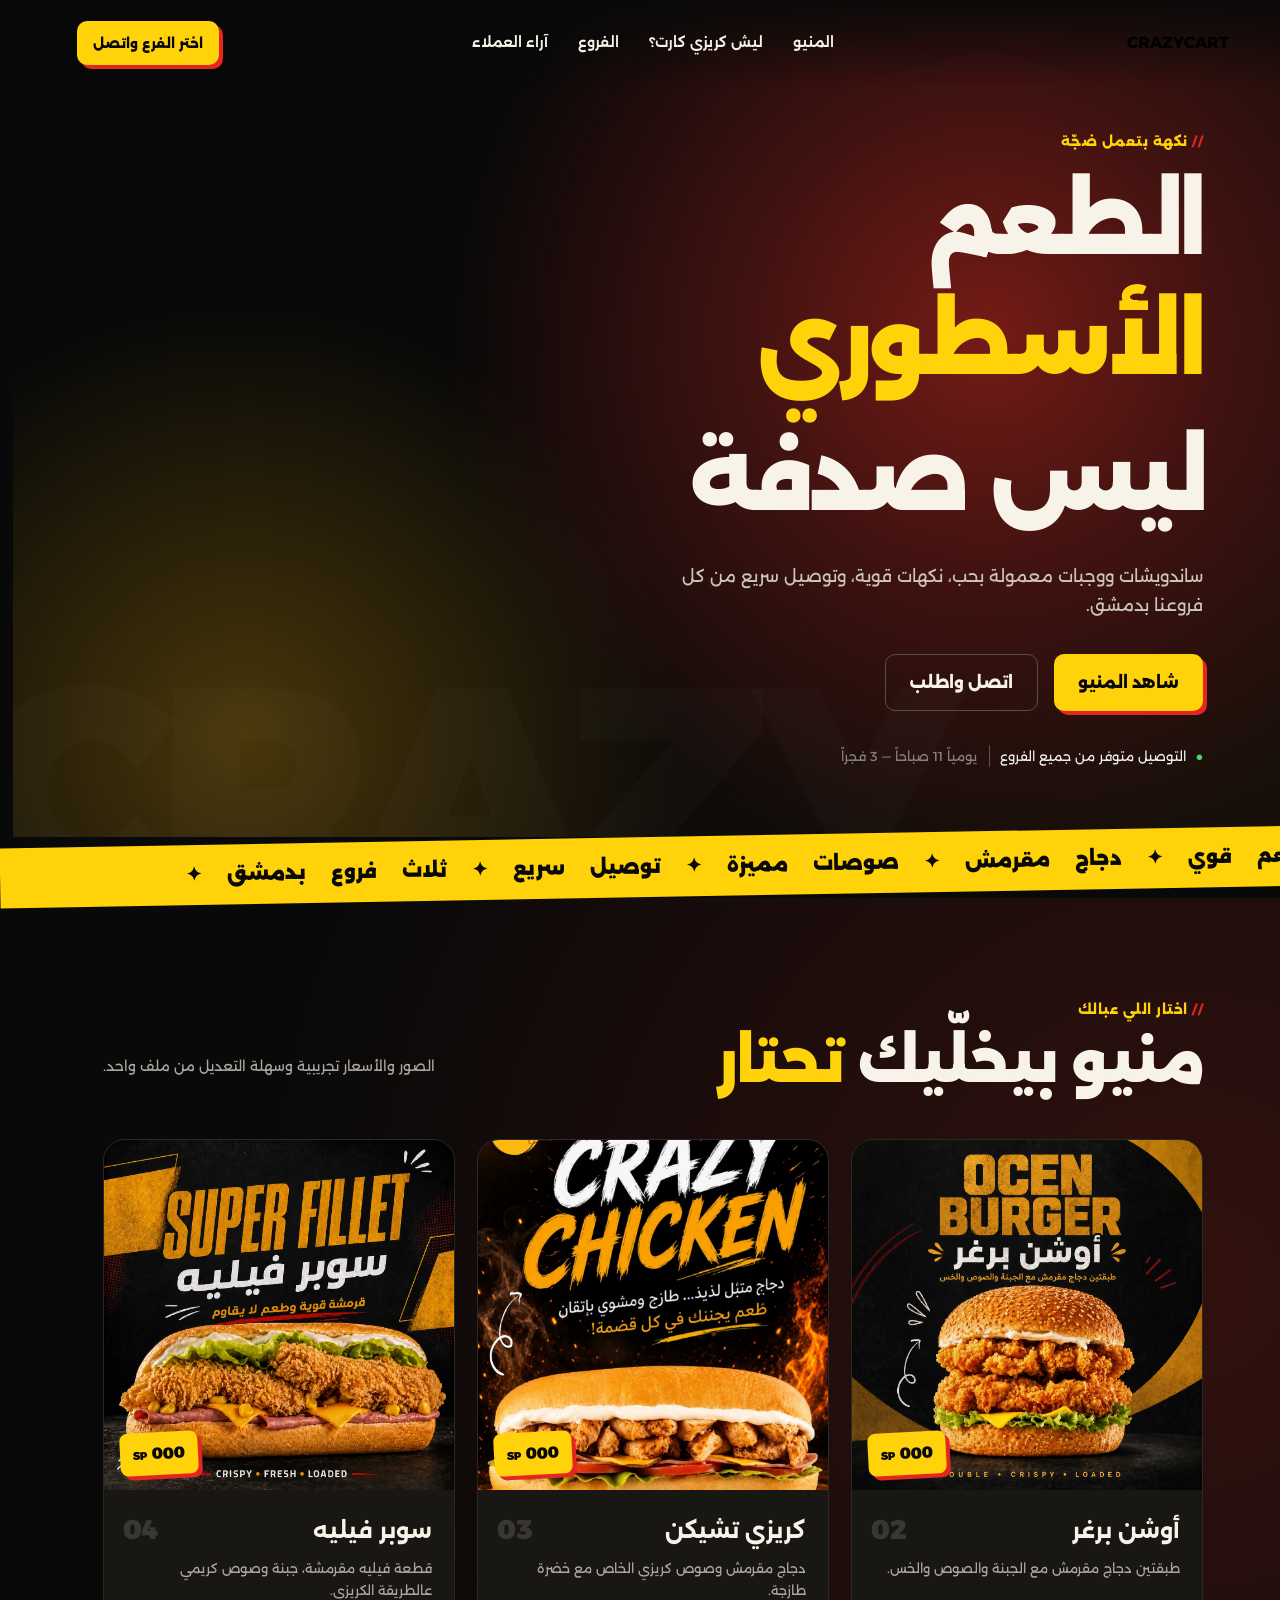
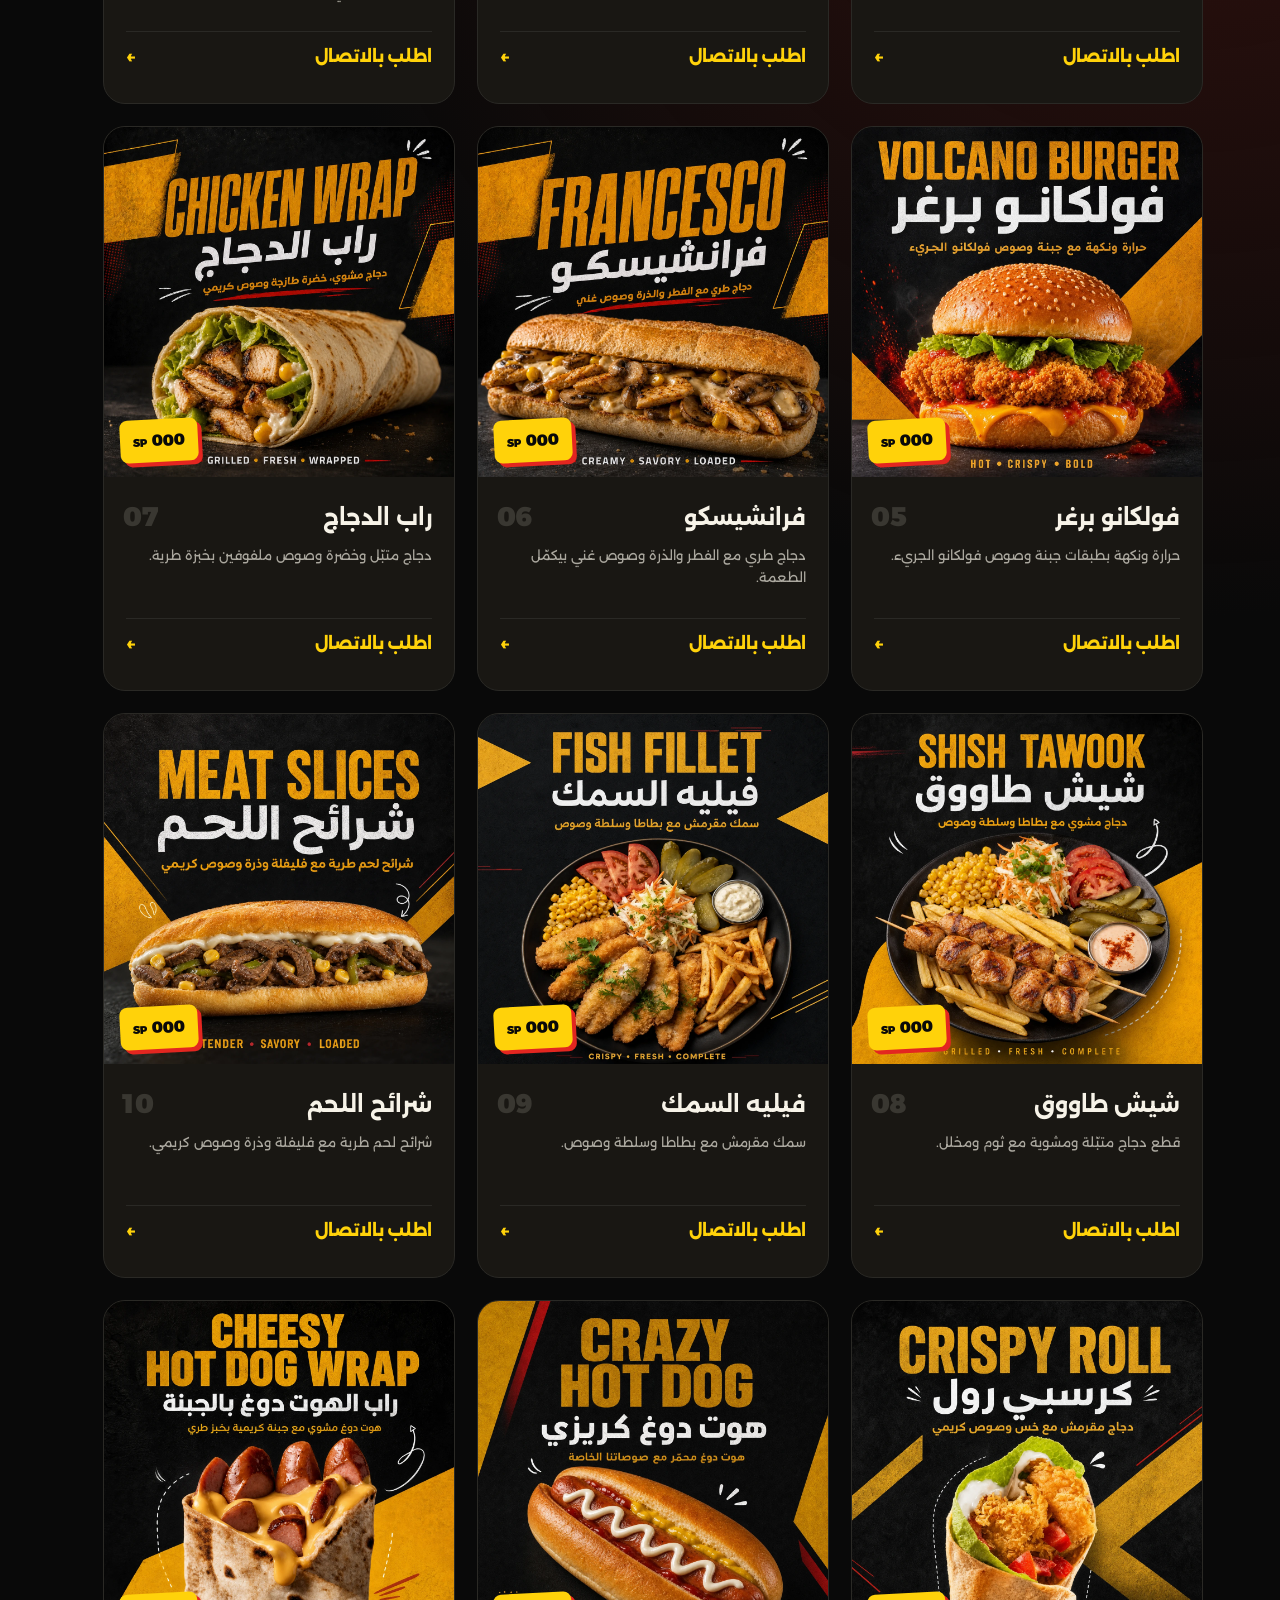
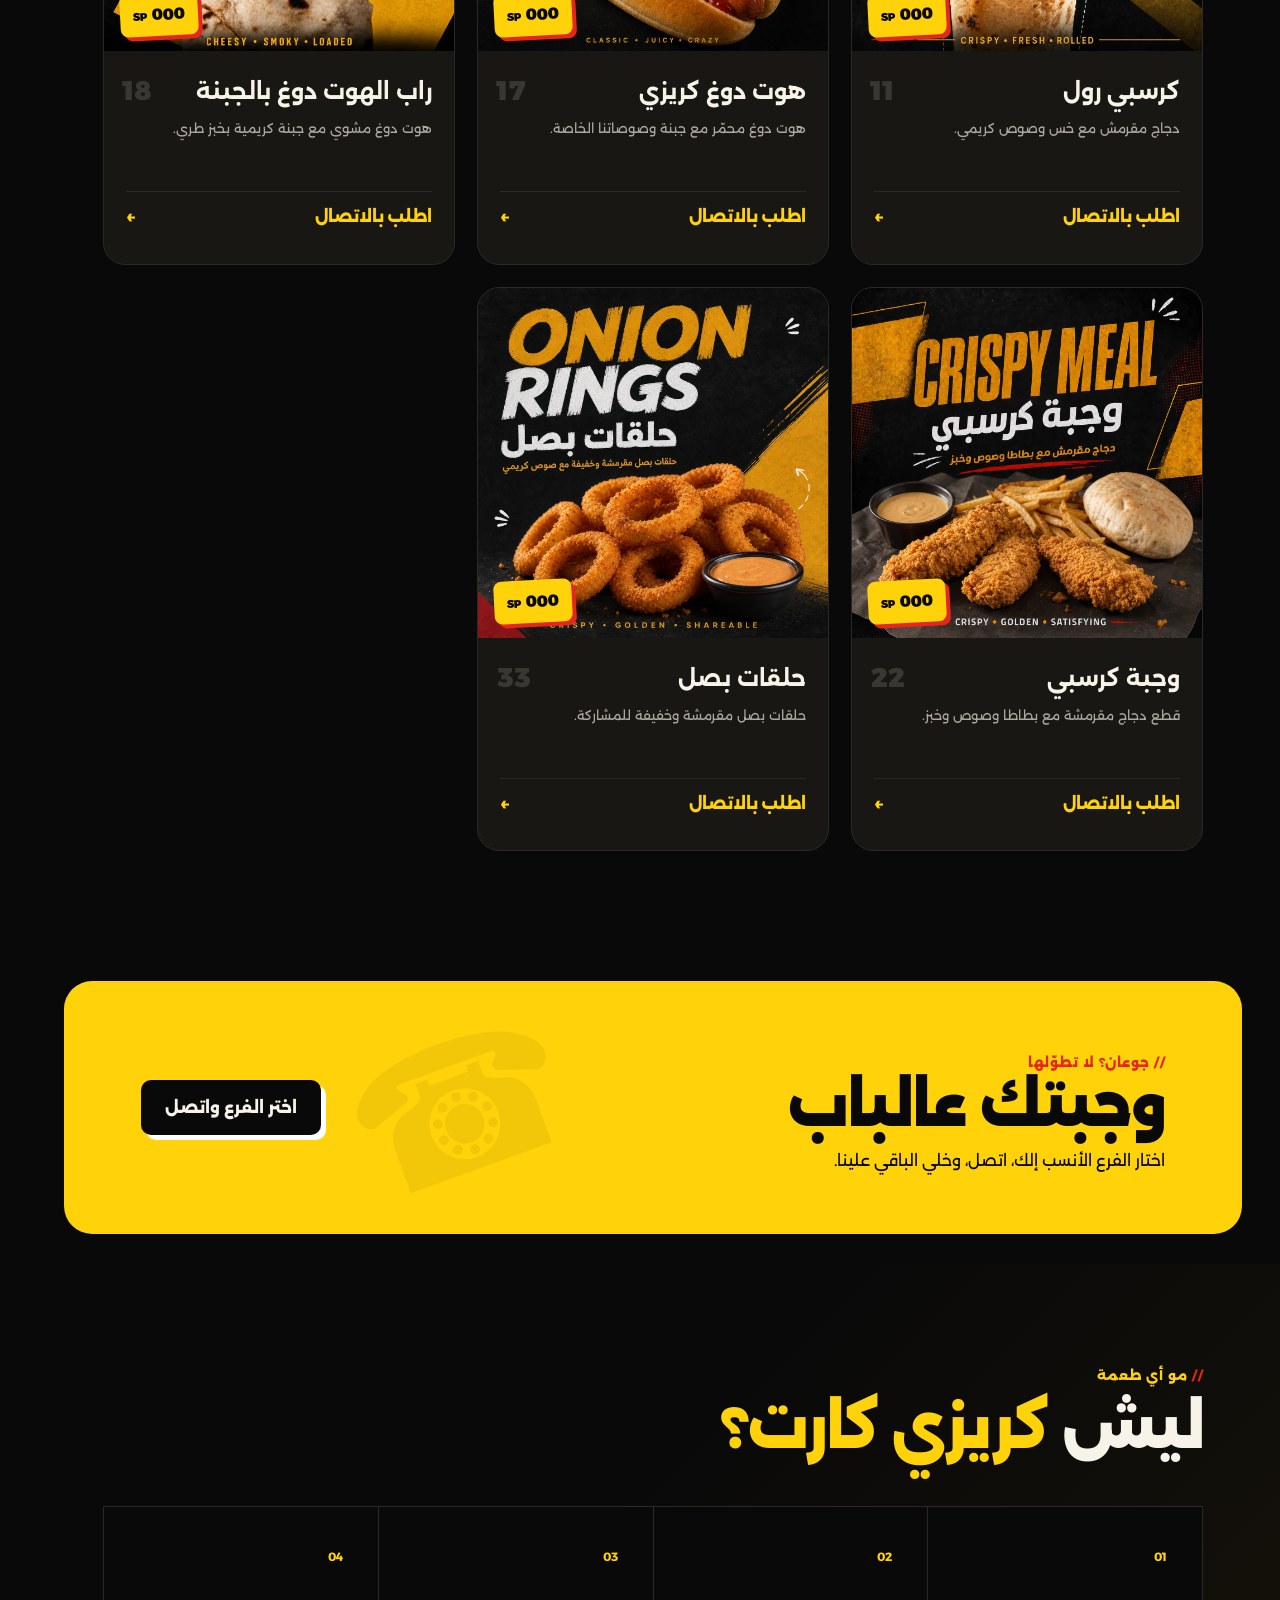
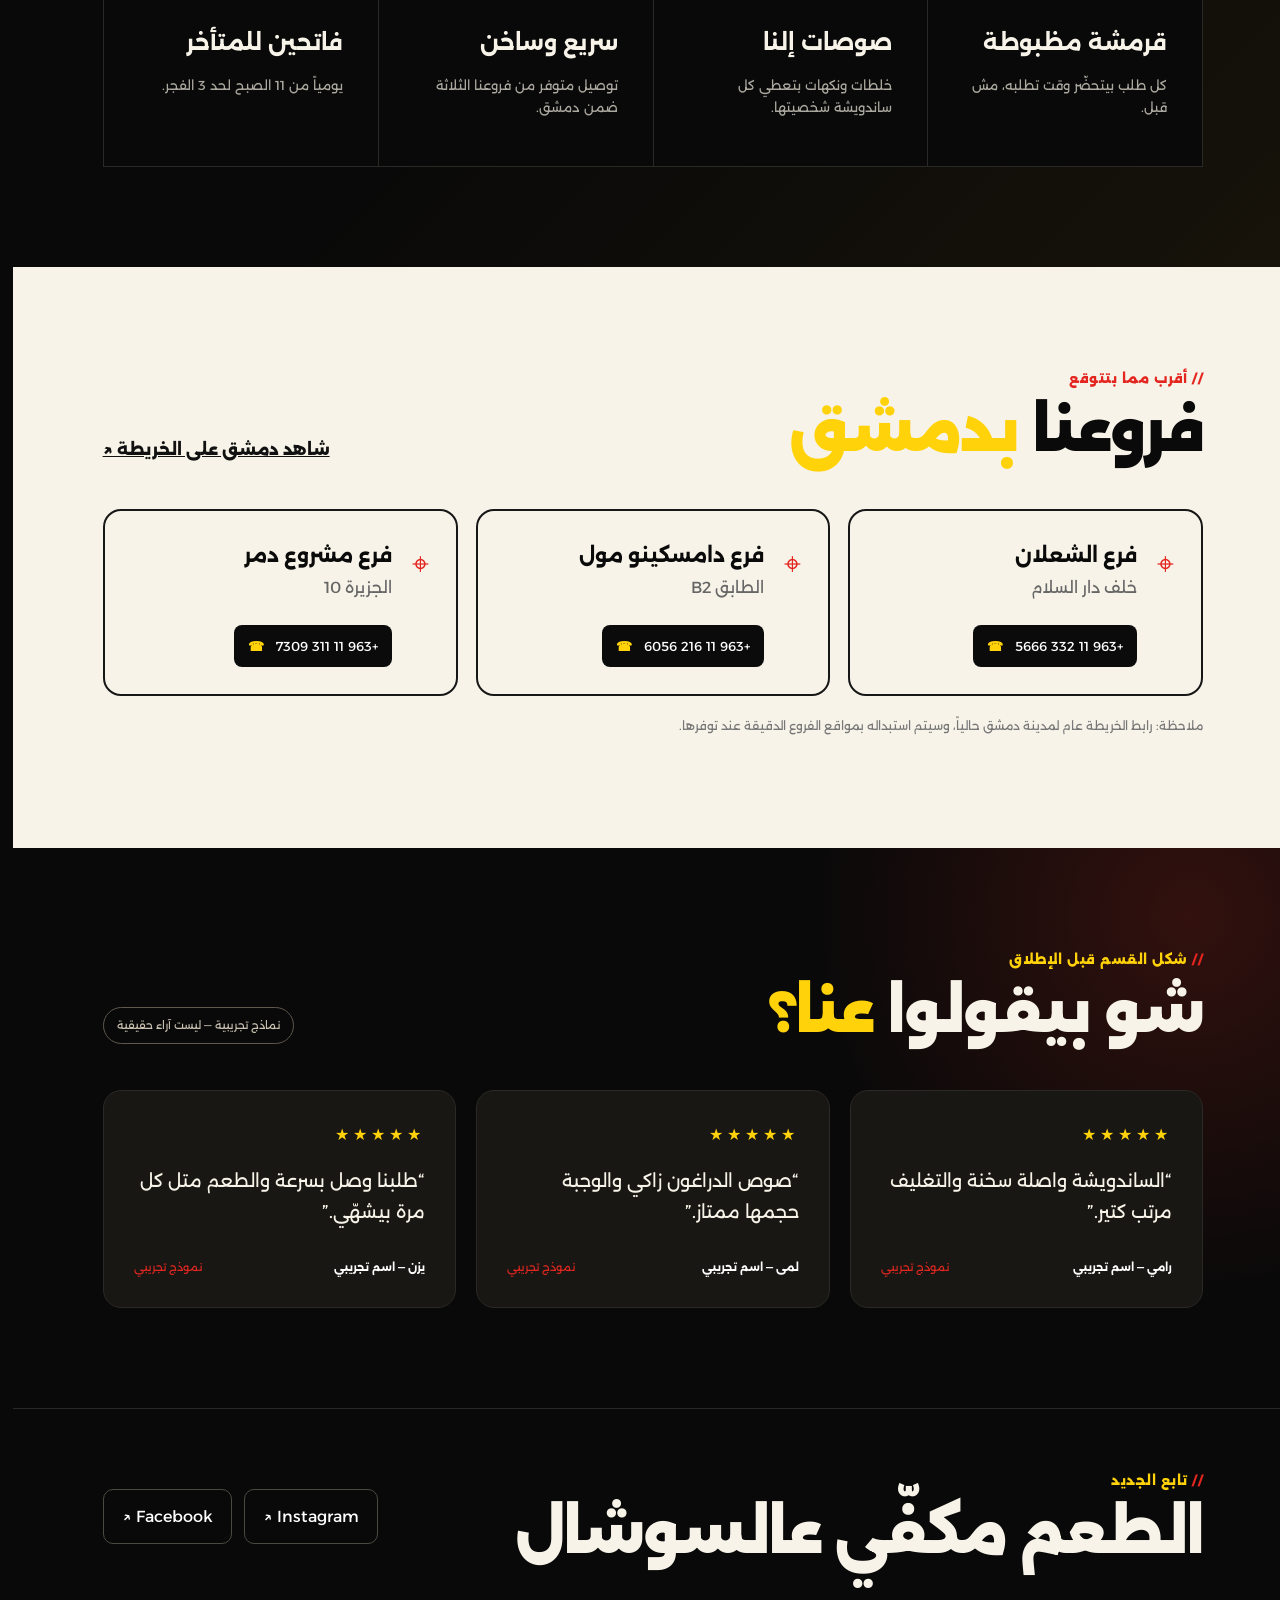
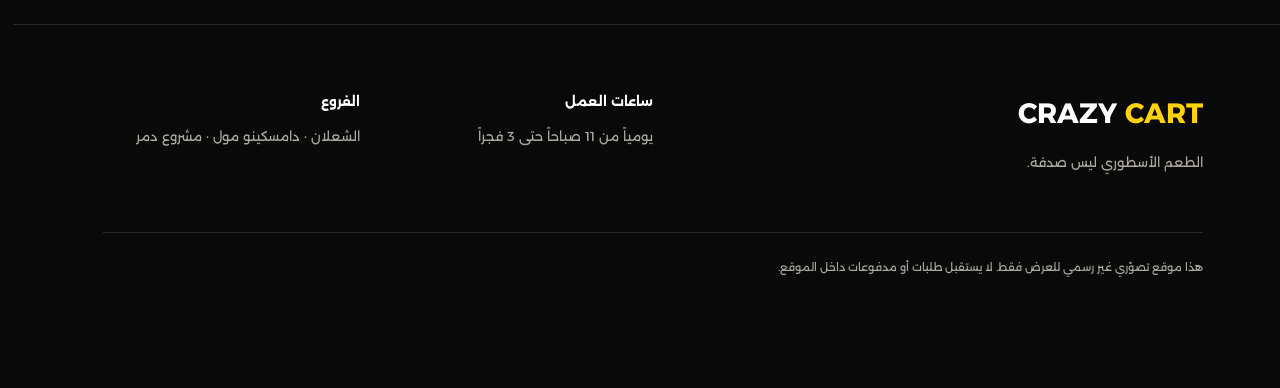
==== commit 416ad15f: "Update hero structure" ====
--- a/index.html
+++ b/index.html
@@ -1,101 +1,95 @@
-<!doctype html>
-<html lang="ar" dir="rtl">
-<head>
-  <meta charset="utf-8">
-  <meta name="viewport" content="width=device-width,initial-scale=1">
-  <title>كريزي كارت | الطعم الأسطوري ليس صدفة</title>
-  <meta name="description" content="منيو كريزي كارت، فروع دمشق، والطلب المباشر عبر الاتصال بأقرب فرع.">
-  <meta name="theme-color" content="#0b0b0b">
-  <meta property="og:title" content="كريزي كارت | الطعم الأسطوري ليس صدفة">
-  <meta property="og:description" content="اكتشف المنيو واتصل بأقرب فرع في دمشق.">
-  <meta property="og:type" content="website">
-  <link rel="preconnect" href="https://fonts.googleapis.com">
-  <link rel="preconnect" href="https://fonts.gstatic.com" crossorigin>
-  <link href="https://fonts.googleapis.com/css2?family=Alexandria:wght@400;500;600;700;800;900&display=swap" rel="stylesheet">
-  <link rel="stylesheet" href="css/style.css">
-  <script src="js/content.js?v=4" defer></script>
-  <script src="js/script.js?v=4" defer></script>
-</head>
-<body>
-  <a class="skip-link" href="#main">انتقل إلى المحتوى</a>
-  <header class="site-header" id="top">
+<!doctype html>
+<html lang="ar" dir="rtl">
+<head>
+  <meta charset="utf-8">
+  <meta name="viewport" content="width=device-width,initial-scale=1">
+  <title>كريزي كارت | الطعم الأسطوري ليس صدفة</title>
+  <meta name="description" content="منيو كريزي كارت، فروع دمشق، والطلب المباشر عبر الاتصال بأقرب فرع.">
+  <meta name="theme-color" content="#0b0b0b">
+  <meta property="og:title" content="كريزي كارت | الطعم الأسطوري ليس صدفة">
+  <meta property="og:description" content="اكتشف المنيو واتصل بأقرب فرع في دمشق.">
+  <meta property="og:type" content="website">
+  <link rel="preconnect" href="https://fonts.googleapis.com">
+  <link rel="preconnect" href="https://fonts.gstatic.com" crossorigin>
+  <link href="https://fonts.googleapis.com/css2?family=Alexandria:wght@400;500;600;700;800;900&display=swap" rel="stylesheet">
+  <link rel="stylesheet" href="css/style.css">
+  <script src="js/content.js?v=4" defer></script>
+  <script src="js/script.js?v=4" defer></script>
+</head>
+<body>
+  <a class="skip-link" href="#main">انتقل إلى المحتوى</a>
+  <header class="site-header" id="top">
     <a class="brand" href="#top" aria-label="كريزي كارت - الرئيسية">
-      <img src="assets/images/brand/logo.png" alt="شعار كريزي كارت" onerror="this.hidden=true;this.nextElementSibling.hidden=false">
-      <span class="brand-fallback" hidden>CRAZY<br><b>CART</b></span>
+      <span class="brand-wordmark"><strong>CRAZY</strong><b>CART</b></span>
     </a>
-    <button class="menu-toggle" aria-expanded="false" aria-controls="main-nav" aria-label="فتح القائمة">☰</button>
-    <nav id="main-nav" aria-label="القائمة الرئيسية">
-      <a href="#menu">المنيو</a><a href="#why">ليش كريزي كارت؟</a><a href="#branches">الفروع</a><a href="#reviews">آراء العملاء</a>
-    </nav>
-    <button class="button small call-trigger">اختر الفرع واتصل</button>
-  </header>
-
-  <main id="main">
-    <section class="hero" aria-labelledby="hero-title">
-      <div class="hero-copy">
-        <p class="eyebrow">نكهة بتعمل ضجّة</p>
-        <h1 id="hero-title">الطعم <span>الأسطوري</span><span class="last-line">ليس صدفة</span></h1>
-        <p>ساندويشات ووجبات معمولة بحب، نكهات قوية، وتوصيل سريع من كل فروعنا بدمشق.</p>
-        <div class="hero-actions"><a class="button" href="#menu">شاهد المنيو</a><button class="button ghost call-trigger">اتصل واطلب</button></div>
-        <div class="delivery-note"><b>●</b> التوصيل متوفر من جميع الفروع <span>يومياً 11 صباحاً — 3 فجراً</span></div>
-      </div>
-      <div class="hero-visual">
-        <div class="burst">نار<br><b>عالأصول</b></div>
-        <img src="assets/images/products/dragon-burger.webp" alt="دراغون برغر" fetchpriority="high" onerror="this.hidden=true;this.nextElementSibling.hidden=false">
-        <div class="food-placeholder" hidden><span>DRAGON</span><b>BURGER</b><small>ضع الصورة هنا</small></div>
-        <div class="scribble">اللقمة بتحكي!</div>
-      </div>
-    </section>
-
-    <section class="ticker" aria-label="مميزات"><div>طعم قوي ✦ دجاج مقرمش ✦ صوصات مميزة ✦ توصيل سريع ✦ ثلاث فروع بدمشق ✦</div></section>
-
-    <section class="section menu-section" id="menu">
-      <header class="section-head"><div><p class="eyebrow">اختار اللي عبالك</p><h2>منيو بيخلّيك <span>تحتار</span></h2></div><p>الصور والأسعار تجريبية وسهلة التعديل من ملف واحد.</p></header>
-      <div class="products-grid" id="products-grid"></div>
-    </section>
-
-    <section class="delivery-banner">
-      <div><p class="eyebrow">جوعان؟ لا تطوّلها</p><h2>وجبتك عالباب</h2><p>اختار الفرع الأنسب إلك، اتصل، وخلي الباقي علينا.</p></div>
-      <button class="button dark call-trigger">اختر الفرع واتصل</button>
-    </section>
-
-    <section class="section why" id="why">
-      <header class="section-head"><div><p class="eyebrow">مو أي طعمة</p><h2>ليش <span>كريزي كارت؟</span></h2></div></header>
-      <div class="feature-grid">
-        <article><b>01</b><h3>قرمشة مظبوطة</h3><p>كل طلب بيتحضّر وقت تطلبه، مش قبل.</p></article>
-        <article><b>02</b><h3>صوصات إلنا</h3><p>خلطات ونكهات بتعطي كل ساندويشة شخصيتها.</p></article>
-        <article><b>03</b><h3>سريع وساخن</h3><p>توصيل متوفر من فروعنا الثلاثة ضمن دمشق.</p></article>
-        <article><b>04</b><h3>فاتحين للمتأخر</h3><p>يومياً من 11 الصبح لحد 3 الفجر.</p></article>
-      </div>
-    </section>
-
-    <section class="section branches" id="branches">
-      <header class="section-head light"><div><p class="eyebrow">أقرب مما بتتوقع</p><h2>فروعنا <span>بدمشق</span></h2></div><a class="text-link" href="https://maps.google.com/?q=Damascus%2C+Syria" target="_blank" rel="noopener">شاهد دمشق على الخريطة ↗</a></header>
-      <div class="branch-grid" id="branch-grid"></div>
-      <p class="map-note">ملاحظة: رابط الخريطة عام لمدينة دمشق حالياً، وسيتم استبداله بمواقع الفروع الدقيقة عند توفرها.</p>
-    </section>
-
-    <section class="section reviews" id="reviews">
-      <header class="section-head"><div><p class="eyebrow">شكل القسم قبل الإطلاق</p><h2>شو بيقولوا <span>عنا؟</span></h2></div><span class="demo-label">نماذج تجريبية — ليست آراء حقيقية</span></header>
-      <div class="review-grid">
-        <article><div class="stars">★★★★★</div><p>“الساندويشة واصلة سخنة والتغليف مرتب كتير.”</p><footer><b>رامي — اسم تجريبي</b><span>نموذج تجريبي</span></footer></article>
-        <article><div class="stars">★★★★★</div><p>“صوص الدراغون زاكي والوجبة حجمها ممتاز.”</p><footer><b>لمى — اسم تجريبي</b><span>نموذج تجريبي</span></footer></article>
-        <article><div class="stars">★★★★★</div><p>“طلبنا وصل بسرعة والطعم متل كل مرة بيشهّي.”</p><footer><b>يزن — اسم تجريبي</b><span>نموذج تجريبي</span></footer></article>
-      </div>
-    </section>
-
-    <section class="social-section">
-      <div><p class="eyebrow">تابع الجديد</p><h2>الطعم مكفّي عالسوشال</h2></div>
-      <div class="social-links"><a href="https://www.instagram.com/crazy_cart963/" target="_blank" rel="noopener">Instagram ↗</a><a href="https://www.facebook.com/craz.cart/" target="_blank" rel="noopener">Facebook ↗</a></div>
-    </section>
-  </main>
-
-  <footer class="footer"><div class="footer-brand"><strong>CRAZY <span>CART</span></strong><p>الطعم الأسطوري ليس صدفة.</p></div><div><b>ساعات العمل</b><p>يومياً من 11 صباحاً حتى 3 فجراً</p></div><div><b>الفروع</b><p>الشعلان · دامسكينو مول · مشروع دمر</p></div><p class="disclaimer">هذا موقع تصوّري غير رسمي للعرض فقط. لا يستقبل طلبات أو مدفوعات داخل الموقع.</p></footer>
-
-  <button class="mobile-call call-trigger">☎ اتصل واطلب</button>
-  <div class="modal" id="call-modal" role="dialog" aria-modal="true" aria-labelledby="modal-title" hidden>
-    <div class="modal-backdrop" data-close></div>
-    <div class="modal-panel"><button class="modal-close" data-close aria-label="إغلاق">×</button><p class="eyebrow">اختار الأقرب إلك</p><h2 id="modal-title">من أي فرع بدك تطلب؟</h2><div id="modal-branches"></div><p class="modal-note">سيبدأ الاتصال مباشرة بعد الضغط على رقم الفرع.</p></div>
-  </div>
-</body>
-</html>
+    <button class="menu-toggle" aria-expanded="false" aria-controls="main-nav" aria-label="فتح القائمة">☰</button>
+    <nav id="main-nav" aria-label="القائمة الرئيسية">
+      <a href="#menu">المنيو</a><a href="#why">ليش كريزي كارت؟</a><a href="#branches">الفروع</a><a href="#reviews">آراء العملاء</a>
+    </nav>
+    <button class="button small call-trigger">اختر الفرع واتصل</button>
+  </header>
+
+  <main id="main">
+    <section class="hero" aria-labelledby="hero-title">
+      <div class="hero-copy">
+        <p class="eyebrow">نكهة بتعمل ضجّة</p>
+        <h1 id="hero-title">الطعم <span>الأسطوري</span><span class="last-line">ليس صدفة</span></h1>
+        <p>ساندويشات ووجبات معمولة بحب، نكهات قوية، وتوصيل سريع من كل فروعنا بدمشق.</p>
+        <div class="hero-actions"><a class="button" href="#menu">شاهد المنيو</a><button class="button ghost call-trigger">اتصل واطلب</button></div>
+        <div class="delivery-note"><b>●</b> التوصيل متوفر من جميع الفروع <span>يومياً 11 صباحاً — 3 فجراً</span></div>
+      </div>
+      <div class="hero-visual" aria-hidden="true"></div>
+    </section>
+
+    <section class="ticker" aria-label="مميزات"><div>طعم قوي ✦ دجاج مقرمش ✦ صوصات مميزة ✦ توصيل سريع ✦ ثلاث فروع بدمشق ✦</div></section>
+
+    <section class="section menu-section" id="menu">
+      <header class="section-head"><div><p class="eyebrow">اختار اللي عبالك</p><h2>منيو بيخلّيك <span>تحتار</span></h2></div><p>الصور والأسعار تجريبية وسهلة التعديل من ملف واحد.</p></header>
+      <div class="products-grid" id="products-grid"></div>
+    </section>
+
+    <section class="delivery-banner">
+      <div><p class="eyebrow">جوعان؟ لا تطوّلها</p><h2>وجبتك عالباب</h2><p>اختار الفرع الأنسب إلك، اتصل، وخلي الباقي علينا.</p></div>
+      <button class="button dark call-trigger">اختر الفرع واتصل</button>
+    </section>
+
+    <section class="section why" id="why">
+      <header class="section-head"><div><p class="eyebrow">مو أي طعمة</p><h2>ليش <span>كريزي كارت؟</span></h2></div></header>
+      <div class="feature-grid">
+        <article><b>01</b><h3>قرمشة مظبوطة</h3><p>كل طلب بيتحضّر وقت تطلبه، مش قبل.</p></article>
+        <article><b>02</b><h3>صوصات إلنا</h3><p>خلطات ونكهات بتعطي كل ساندويشة شخصيتها.</p></article>
+        <article><b>03</b><h3>سريع وساخن</h3><p>توصيل متوفر من فروعنا الثلاثة ضمن دمشق.</p></article>
+        <article><b>04</b><h3>فاتحين للمتأخر</h3><p>يومياً من 11 الصبح لحد 3 الفجر.</p></article>
+      </div>
+    </section>
+
+    <section class="section branches" id="branches">
+      <header class="section-head light"><div><p class="eyebrow">أقرب مما بتتوقع</p><h2>فروعنا <span>بدمشق</span></h2></div><a class="text-link" href="https://maps.google.com/?q=Damascus%2C+Syria" target="_blank" rel="noopener">شاهد دمشق على الخريطة ↗</a></header>
+      <div class="branch-grid" id="branch-grid"></div>
+      <p class="map-note">ملاحظة: رابط الخريطة عام لمدينة دمشق حالياً، وسيتم استبداله بمواقع الفروع الدقيقة عند توفرها.</p>
+    </section>
+
+    <section class="section reviews" id="reviews">
+      <header class="section-head"><div><p class="eyebrow">شكل القسم قبل الإطلاق</p><h2>شو بيقولوا <span>عنا؟</span></h2></div><span class="demo-label">نماذج تجريبية — ليست آراء حقيقية</span></header>
+      <div class="review-grid">
+        <article><div class="stars">★★★★★</div><p>“الساندويشة واصلة سخنة والتغليف مرتب كتير.”</p><footer><b>رامي — اسم تجريبي</b><span>نموذج تجريبي</span></footer></article>
+        <article><div class="stars">★★★★★</div><p>“صوص الدراغون زاكي والوجبة حجمها ممتاز.”</p><footer><b>لمى — اسم تجريبي</b><span>نموذج تجريبي</span></footer></article>
+        <article><div class="stars">★★★★★</div><p>“طلبنا وصل بسرعة والطعم متل كل مرة بيشهّي.”</p><footer><b>يزن — اسم تجريبي</b><span>نموذج تجريبي</span></footer></article>
+      </div>
+    </section>
+
+    <section class="social-section">
+      <div><p class="eyebrow">تابع الجديد</p><h2>الطعم مكفّي عالسوشال</h2></div>
+      <div class="social-links"><a href="https://www.instagram.com/crazy_cart963/" target="_blank" rel="noopener">Instagram ↗</a><a href="https://www.facebook.com/craz.cart/" target="_blank" rel="noopener">Facebook ↗</a></div>
+    </section>
+  </main>
+
+  <footer class="footer"><div class="footer-brand"><strong>CRAZY <span>CART</span></strong><p>الطعم الأسطوري ليس صدفة.</p></div><div><b>ساعات العمل</b><p>يومياً من 11 صباحاً حتى 3 فجراً</p></div><div><b>الفروع</b><p>الشعلان · دامسكينو مول · مشروع دمر</p></div><p class="disclaimer">هذا موقع تصوّري غير رسمي للعرض فقط. لا يستقبل طلبات أو مدفوعات داخل الموقع.</p></footer>
+
+  <button class="mobile-call call-trigger">☎ اتصل واطلب</button>
+  <div class="modal" id="call-modal" role="dialog" aria-modal="true" aria-labelledby="modal-title" hidden>
+    <div class="modal-backdrop" data-close></div>
+    <div class="modal-panel"><button class="modal-close" data-close aria-label="إغلاق">×</button><p class="eyebrow">اختار الأقرب إلك</p><h2 id="modal-title">من أي فرع بدك تطلب؟</h2><div id="modal-branches"></div><p class="modal-note">سيبدأ الاتصال مباشرة بعد الضغط على رقم الفرع.</p></div>
+  </div>
+</body>
+</html>
